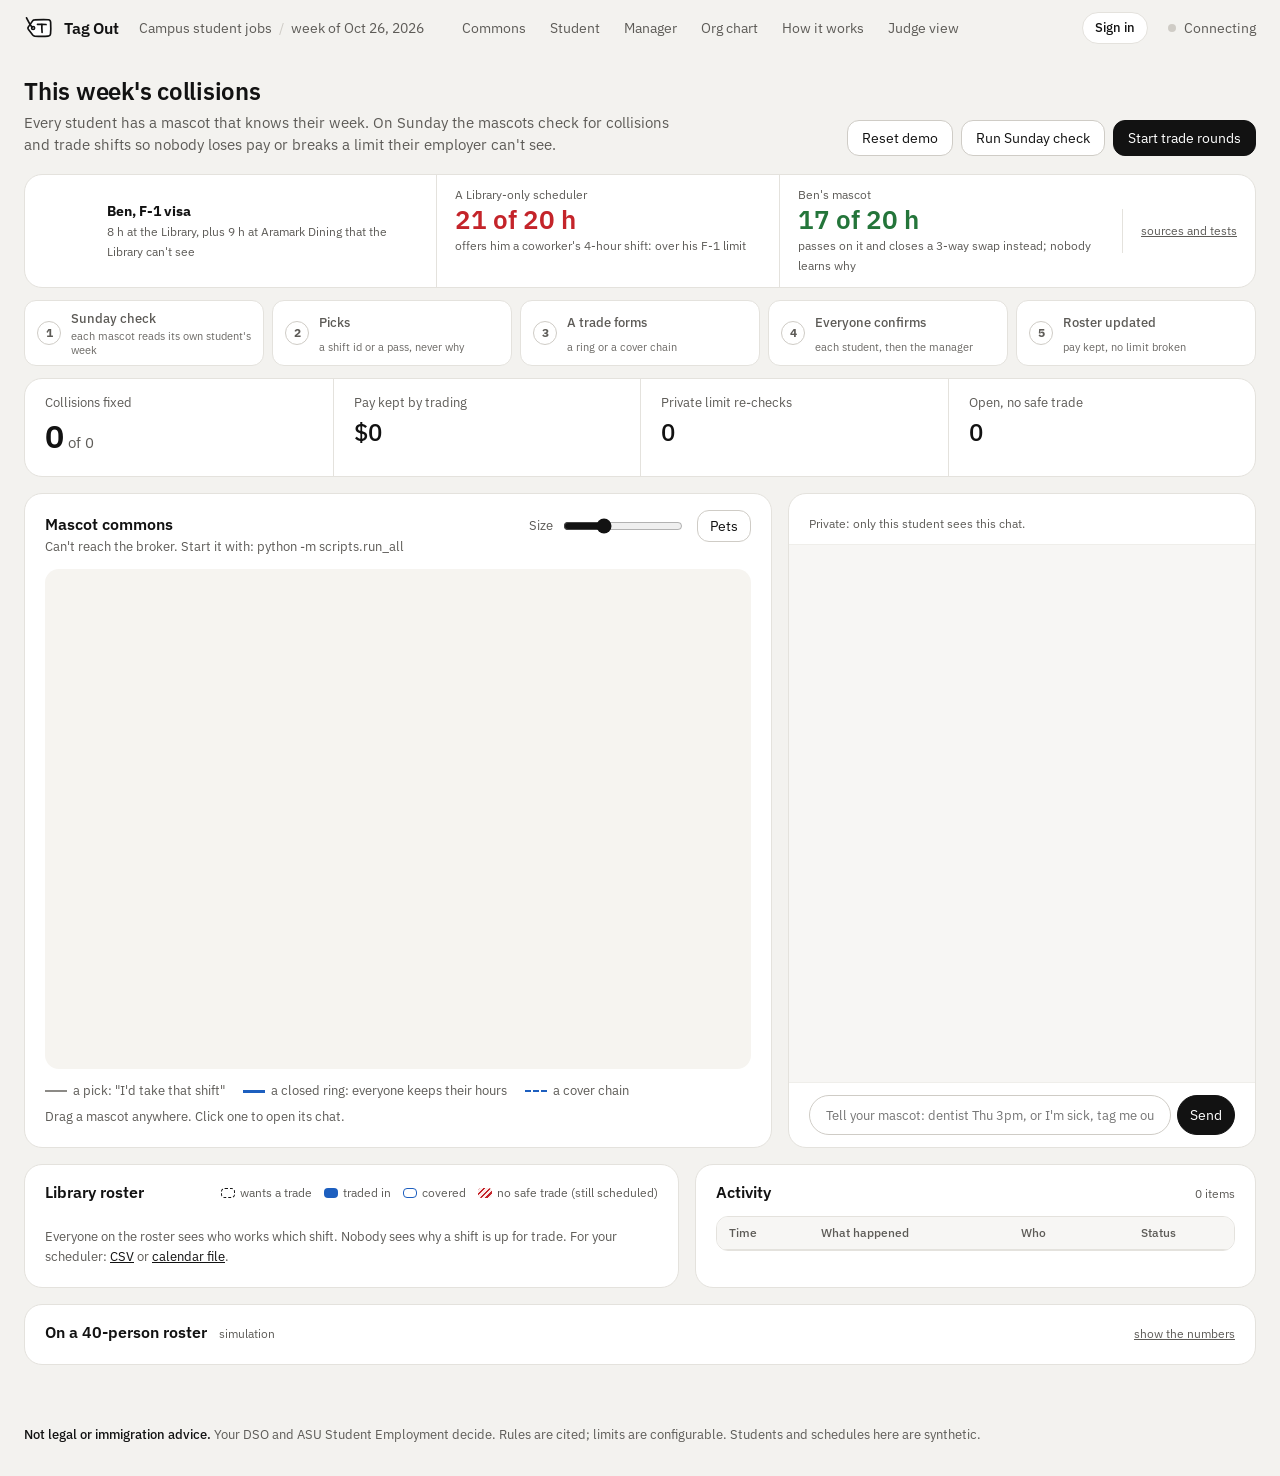
==== web/index.html @ efaf485c "Each employer keeps its own chain: Aramark's unit and general managers for Dining, a Sun Devil Fitne" ====
<!doctype html>
<html lang="en">
<head>
<meta charset="utf-8">
<meta name="viewport" content="width=device-width, initial-scale=1">
<title>Tag Out · Library roster</title>
<link rel="preconnect" href="https://fonts.googleapis.com">
<link rel="preconnect" href="https://fonts.gstatic.com" crossorigin>
<link href="https://fonts.googleapis.com/css2?family=IBM+Plex+Sans:wght@400;500;600;700&display=swap" rel="stylesheet">
<link rel="stylesheet" href="/web/css/app.css?v=22">
<link rel="stylesheet" href="/web/css/flow.css?v=16">
<link rel="icon" href="data:image/svg+xml,%3Csvg xmlns='http://www.w3.org/2000/svg' viewBox='0 0 32 32' fill='none' stroke='%23121212' stroke-width='2.1' stroke-linecap='round' stroke-linejoin='round'%3E%3Cpath fill='%23fff' d='M11.2 7.3C14.8 7.1 22.4 6.8 26.1 7.2C27.6 7.4 28.3 8.3 28.4 9.8C28.6 13.6 28.7 18.4 28.3 22.1C28.1 23.7 27.2 24.5 25.7 24.6C21.9 24.9 14.9 24.8 11.4 24.6C10.5 24.5 9.9 24.1 9.3 23.4L4.6 17.4C4 16.6 4 15.6 4.7 14.8L9.2 8.4C9.7 7.7 10.3 7.3 11.2 7.3Z'/%3E%3Ccircle cx='9.7' cy='16' r='1.6'/%3E%3Cpath d='M8.6 15.1C6.4 12.5 4.6 8.9 2.7 5.1'/%3E%3Cpath d='M14.4 12.2C17.3 11.9 20.6 11.9 23.5 12.3M19.1 12.1C18.9 14.9 19.1 17.9 19.3 20.7'/%3E%3C/svg%3E">
</head>
<body>
<div class="debug-banner" id="debugBanner" hidden><span>Judge view. Synthetic students: private numbers are shown for the demo only. In real use each student sees only their own.</span> <a class="exit" href="/">Exit judge view</a></div>

<header class="topbar">
  <a class="brand" href="/" aria-label="Tag Out home">
    <svg class="mark" viewBox="0 0 32 32" aria-hidden="true"><path class="tag" d="M11.2 7.3C14.8 7.1 22.4 6.8 26.1 7.2C27.6 7.4 28.3 8.3 28.4 9.8C28.6 13.6 28.7 18.4 28.3 22.1C28.1 23.7 27.2 24.5 25.7 24.6C21.9 24.9 14.9 24.8 11.4 24.6C10.5 24.5 9.9 24.1 9.3 23.4L4.6 17.4C4 16.6 4 15.6 4.7 14.8L9.2 8.4C9.7 7.7 10.3 7.3 11.2 7.3Z"/><circle cx="9.7" cy="16" r="1.6"/><path d="M8.6 15.1C6.4 12.5 4.6 8.9 2.7 5.1"/><path d="M14.4 12.2C17.3 11.9 20.6 11.9 23.5 12.3M19.1 12.1C18.9 14.9 19.1 17.9 19.3 20.7"/></svg>
    <span class="wordmark">Tag Out</span>
  </a>
  <span class="scope">Campus student jobs <span class="sep">/</span> week of Oct 26, 2026</span>
  <nav class="tabs" aria-label="Views">
    <a href="#commons" id="tabArena">Commons</a>
    <a href="#me" id="tabMe">Student</a>
    <a href="#manager" id="tabMgr">Manager</a>
    <a href="#org" id="tabOrg">Org chart</a>
    <a href="#agents" id="tabAgents">How it works</a>
    <a href="/judge" id="tabJudge">Judge view</a>
  </nav>
  <button class="who-pill" id="whoPill" type="button" aria-label="Sign in as someone else">Sign in</button>
  <div class="live" id="live"><span class="dot"></span><span id="liveText">Connecting</span></div>
</header>

<main class="canvas">
 <div class="view" id="viewCommons">
  <section class="titlerow">
    <div>
      <h1>This week's collisions</h1>
      <p class="finding" id="finding">Every student has a mascot that knows their week. On Sunday the mascots check for collisions and trade shifts so nobody loses pay or breaks a limit their employer can't see.</p>
    </div>
    <div class="actions">
      <button class="btn" id="btnReset" type="button" data-debug>Reset demo</button>
      <button class="btn" id="btnSunday" type="button">Run Sunday check</button>
      <button class="btn primary" id="btnRun" type="button">Start trade rounds</button>
    </div>
  </section>

  <section class="hero-case" aria-label="Why it matters: Ben's week">
    <div class="hc-who"><canvas id="heroBen" width="64" height="69" aria-hidden="true"></canvas>
      <div><b>Ben, F-1 visa</b><span>8 h at the Library, plus 9 h at Aramark Dining that the Library can't see</span></div></div>
    <div class="hc-col bad"><span class="hc-k">A Library-only scheduler</span><b>21 of 20 h</b><span>offers him a coworker's 4-hour shift: over his F-1 limit</span></div>
    <div class="hc-col good"><span class="hc-k">Ben's mascot</span><b>17 of 20 h</b><span>passes on it and closes a 3-way swap instead; nobody learns why</span></div>
    <a class="hc-src" href="#agents">sources and tests</a>
  </section>
  <ol class="rail" id="rail" aria-label="Where the week is">
    <li data-step="1"><b>1</b>Sunday check<span>each mascot reads its own student's week</span></li>
    <li data-step="2"><b>2</b>Picks<span>a shift id or a pass, never why</span></li>
    <li data-step="3"><b>3</b>A trade forms<span>a ring or a cover chain</span></li>
    <li data-step="4"><b>4</b>Everyone confirms<span>each student, then the manager</span></li>
    <li data-step="5"><b>5</b>Roster updated<span>pay kept, no limit broken</span></li>
  </ol>
  <section class="kpis" aria-label="This week">
    <div class="kpi lead"><span class="label">Collisions fixed</span><span class="value num" id="kFixed">0<small> of 0</small></span></div>
    <div class="kpi"><span class="label">Pay kept by trading</span><span class="value num" id="kPay">$0</span></div>
    <div class="kpi"><span class="label">Private limit re-checks</span><span class="value num" id="kChecks">0</span></div>
    <div class="kpi"><span class="label">Open, no safe trade</span><span class="value num" id="kOpen">0</span></div>
  </section>

  <div class="grid">
    <section class="panel commons" aria-labelledby="commonsTitle">
      <header class="panel-head">
        <div>
          <h2 id="commonsTitle">Mascot commons</h2>
          <p class="status" id="roundStatus" aria-live="polite">The mascots are hanging out until Sunday's check.</p>
        </div>
        <div class="tools">
          <label class="size"><span>Size</span><input type="range" id="petSize" min="48" max="200" step="2" value="96" aria-label="Mascot size"></label>
          <button class="btn small-btn" id="btnPets" type="button" data-debug>Pets</button>
        </div>
      </header>
      <div class="stage" id="stage"><canvas id="world" aria-label="Sixteen student mascots living in the commons" role="img"></canvas></div>
      <footer class="arena-key">
        <span><i class="k pick"></i>a pick: "I'd take that shift"</span>
        <span><i class="k ring"></i>a closed ring: everyone keeps their hours</span>
        <span><i class="k chain"></i>a cover chain</span>
        <span class="muted">Drag a mascot anywhere. Click one to open its chat.</span>
      </footer>
    </section>

    <section class="panel assistant" id="assistant" data-debug aria-labelledby="assistantTitle">
      <header class="assistant-head">
        <h2 id="assistantTitle" class="sr-only">Assistant chat</h2>
        <div class="who-tabs" id="whoTabs" role="tablist" aria-label="Whose assistant"></div>
        <p class="muted small" id="assistantSub">Private: only this student sees this chat.</p>
      </header>
      <div class="thread" id="thread" aria-live="polite"></div>
      <form class="compose" id="compose">
        <input type="text" id="composeInput" placeholder="Tell your mascot: dentist Thu 3pm, or I'm sick, tag me out of Monday" aria-label="Message to your mascot">
        <button class="btn primary" type="submit">Send</button>
      </form>
    </section>
  </div>

  <div class="grid lower">
    <section class="panel board" aria-labelledby="boardTitle">
      <header class="panel-head">
        <h2 id="boardTitle">Library roster</h2>
        <div class="legend">
          <span><i class="m req"></i>wants a trade</span>
          <span><i class="m moved"></i>traded in</span>
          <span><i class="m covered"></i>covered</span>
          <span><i class="m open"></i>no safe trade (still scheduled)</span>
        </div>
      </header>
      <div class="board-grid" id="board" role="table" aria-label="Shifts by person and day"></div>
      <p class="board-note">Everyone on the roster sees who works which shift. Nobody sees why a shift is up for trade.
        For your scheduler: <a href="/roster.csv">CSV</a> or <a href="/roster.ics">calendar file</a>.</p>
    </section>

    <section class="panel log" aria-labelledby="logTitle">
      <header class="panel-head"><h2 id="logTitle">Activity</h2><span class="muted small" id="logCount">0 items</span></header>
      <div class="log-wrap"><table class="log-table"><thead><tr><th>Time</th><th>What happened</th><th class="who">Who</th><th>Status</th></tr></thead>
        <tbody id="events"></tbody></table></div>
    </section>
  </div>

  <section class="panel sim" aria-labelledby="simTitle">
    <details class="sim-fold"><summary><h2 id="simTitle">On a 40-person roster</h2><span class="muted small" id="simMeta">simulation</span><span class="muted small sim-open">show the numbers</span></summary>
    <div id="sim"></div></details>
  </section>
 </div>

 <div class="view" id="viewStudent" hidden>
  <section class="me-head">
    <canvas id="meAvatar" width="96" height="104" aria-hidden="true"></canvas>
    <div>
      <h1 id="meTitle">Your week</h1>
      <p class="finding" id="meSub">Only you see this page. Your coworkers and your manager see that you're busy, and which shift you want to trade. Never why.</p>
    </div>
  </section>
  <div class="me-grid">
    <section class="panel me-week" aria-labelledby="meWeekTitle">
      <header class="panel-head"><h2 id="meWeekTitle">Your week</h2><span class="muted small">Oct 26 to Nov 1</span></header>
      <div id="meWeek"></div>
    </section>
    <section class="panel tg" aria-labelledby="meChatTitle">
      <header class="tg-head"><canvas id="meChatPet" width="36" height="39" aria-hidden="true"></canvas>
        <div><h2 id="meChatTitle">Your mascot</h2><p class="sub">Telegram or Cubbie · private</p></div></header>
      <div class="thread tg-thread" id="meThread" aria-live="polite"></div>
      <div class="chips" id="meChips" aria-label="Things you can text your mascot"></div>
      <form class="compose" id="meCompose">
        <input type="text" id="meInput" placeholder="Message your mascot" aria-label="Message to your mascot">
        <button class="btn primary" type="submit">Send</button>
      </form>
      <details class="why-tg-mini"><summary>Why Telegram?</summary><p class="muted small">It's your private line to your own mascot: push alerts when the site is closed, one tap to confirm or decline, and your reasons never leave the chat. No new app, and the bot only messages chats that sent it /start.</p></details>
    </section>
    <section class="panel me-private" aria-labelledby="mePrivTitle">
      <header class="panel-head"><h2 id="mePrivTitle">Private to you</h2></header>
      <div id="mePrivate"></div>
    </section>
  </div>
 </div>

 <div class="view" id="viewManager" hidden>
  <section class="me-head">
    <svg class="mgr-mark" viewBox="0 0 32 32" aria-hidden="true"><path class="tag" d="M11.2 7.3C14.8 7.1 22.4 6.8 26.1 7.2C27.6 7.4 28.3 8.3 28.4 9.8C28.6 13.6 28.7 18.4 28.3 22.1C28.1 23.7 27.2 24.5 25.7 24.6C21.9 24.9 14.9 24.8 11.4 24.6C10.5 24.5 9.9 24.1 9.3 23.4L4.6 17.4C4 16.6 4 15.6 4.7 14.8L9.2 8.4C9.7 7.7 10.3 7.3 11.2 7.3Z"/><circle cx="9.7" cy="16" r="1.6"/><path d="M8.6 15.1C6.4 12.5 4.6 8.9 2.7 5.1"/><path d="M14.4 12.2C17.3 11.9 20.6 11.9 23.5 12.3M19.1 12.1C18.9 14.9 19.1 17.9 19.3 20.7"/></svg>
    <div>
      <h1>Library front desk, manager</h1>
      <p class="finding">You see the roster, approvals, open shifts and reports. You never see why someone asked for a trade or their hours at other jobs. Each approval card says which limits every student's mascot checked, and when.</p>
    </div>
  </section>
  <div class="mgr-grid">
    <section class="panel tg" aria-labelledby="mgrInboxTitle">
      <header class="tg-head"><div class="tg-avatar">LM</div><div><h2 id="mgrInboxTitle">Approvals and updates</h2><p class="sub">What arrives on your phone</p></div></header>
      <div class="thread tg-thread" id="mgrThread" aria-live="polite"></div>
    </section>
    <section class="panel mgr-actions" aria-labelledby="mgrActTitle">
      <header class="panel-head"><h2 id="mgrActTitle">Do something</h2></header>
      <form class="act" id="mgrExtra">
        <h3>Post an extra shift</h3>
        <p class="muted small">Every mascot is offered it. Only students who want hours and fit every limit pick it; you won't see why anyone passed.</p>
        <div class="row"><select id="exDay" aria-label="Day"></select><select id="exStart" aria-label="Start"></select><select id="exEnd" aria-label="End"></select><button class="btn primary" type="submit">Post</button></div>
      </form>
      <div class="act">
        <h3>Find a team meeting time</h3>
        <p class="muted small">Each mascot answers busy or free for each hour, nothing else. You pick from the three best hours.</p>
        <button class="btn" id="mgrMeeting" type="button">Find the best hour next week</button>
      </div>
      <div class="act">
        <h3>Standing rule</h3>
        <label class="toggle"><input type="checkbox" id="mgrSwapRule"> Swaps that keep every shift covered and everyone's hours the same go through without me</label>
      </div>
      <div class="act">
        <h3>Your scheduler</h3>
        <p class="muted small">Download the approved roster: <a href="/roster.csv">CSV</a> or <a href="/roster.ics">calendar file</a>. Students enter their time in Workday as usual.</p>
      </div>
    </section>
    <section class="panel" aria-labelledby="mgrListTitle">
      <header class="panel-head"><h2 id="mgrListTitle">Open shifts, reports, meetings</h2></header>
      <div id="mgrLists"></div>
      <div class="forecast" id="mgrForecast"></div>
    </section>
  </div>
  <section class="panel board" aria-labelledby="mgrBoardTitle">
    <header class="panel-head"><h2 id="mgrBoardTitle">Library roster</h2></header>
    <div class="board-grid" id="mgrBoard" role="table" aria-label="Shifts by person and day"></div>
  </section>
 </div>

 <div class="view" id="viewOrg" hidden>
  <section class="titlerow">
    <div>
      <h1>When nobody can cover</h1>
      <p class="finding">16 student workers in three departments, 3 shift leads, 3 managers, 2 backup managers, Environmental Health and Safety, Student Employment and ISSC: 27 agents, each its own app with its own state and its own pet. Each employer keeps its own chain (ASU for the Library and the Rec center, Aramark for Dining). A case climbs one rung each time a timer runs out, never past the shift's start, and silence never approves anything. Only the shift and the rule that moved it climb; the reason stays with the student's mascot.</p>
    </div>
    <div class="actions">
      <button class="btn" id="orgSafety" type="button">Safety report</button>
      <button class="btn" id="orgQuestion" type="button">F-1 question</button>
      <button class="btn primary" id="orgPlay" type="button">Play the morning</button>
    </div>
  </section>
  <section class="panel org-panel" aria-label="Org chart"><div id="org"><p class="muted">Loading the org chart…</p></div></section>
 </div>

 <div class="view" id="viewAgents" hidden>
  <section class="titlerow">
    <div>
      <h1>How the agents talk</h1>
      <p class="finding">Every line below is a real message between agents: six Library mascots (each its own app and database), a broker and the Library's Steward; the campus hierarchy is on the Org chart. Live they run as separate processes; this replay was recorded with all of them in one. Click any message to read exactly what crossed. No message has a field for a reason, hours or a calendar; the only free text is what a student chooses to send, and every message is scanned for private labels.</p>
    </div>
    <div class="actions">
      <button class="btn" id="agSunday" type="button">Run Sunday check</button>
      <button class="btn" id="agRun" type="button">Start trade rounds</button>
      <button class="btn danger" id="agSnoop" type="button">Snoop: ask every mascot why</button>
    </div>
  </section>
  <section class="kpis" aria-label="What crossed">
    <div class="kpi lead"><span class="label">Messages between agents</span><span class="value num" id="lkMsgs">0</span></div>
    <div class="kpi"><span class="label">Fields outside the schemas</span><span class="value num" id="lkFields">0</span></div>
    <div class="kpi"><span class="label">Private labels in any message</span><span class="value num" id="lkLabels">0</span></div>
    <div class="kpi"><span class="label">Work-rule checks made by an LLM</span><span class="value num">0</span></div>
  </section>
  <p class="snoop-note" id="snoopNote" hidden></p>
  <div id="flow"></div>
  <section class="panel why-tg" aria-labelledby="whyTgTitle">
    <header class="panel-head"><h2 id="whyTgTitle">Why Telegram</h2><span class="muted small">the student's private line to their own mascot</span></header>
    <ul class="why-list">
      <li><b>It reaches you when the site is closed.</b> The Sunday "your shift collides" text and a same-day call-out arrive as push alerts.</li>
      <li><b>One tap is the human step.</b> Confirm, Decline, Take it, Approve: nothing moves until the student (and the manager) taps.</li>
      <li><b>Reasons stay private.</b> "I'm sick" or "interview" goes only to your own mascot. Other agents get a shift id and a yes or no.</li>
      <li><b>No new app.</b> It works on any phone today, and the bot only messages chats that registered themselves with /start. Cubbie users can use the included Cubbie Skill instead.</li>
    </ul>
  </section>
  <section class="panel claims" id="claims" aria-labelledby="claimsTitle">
    <header class="panel-head"><h2 id="claimsTitle">Sources and claims</h2><span class="muted small">every number on this site, and where it comes from</span></header>
    <table class="ledger" id="ledger"></table>
  </section>
 </div>

  <section class="phones-row" id="phonesRow" hidden aria-labelledby="phonesTitle">
    <header class="section-head">
      <h2 id="phonesTitle">Phones</h2>
      <p class="muted">The same chats as they arrive on each phone (Telegram). Each student only sees their own.</p>
    </header>
    <div class="phones" id="phones"></div>
  </section>

  <section class="panel judge" id="judgePanel" hidden aria-labelledby="judgeTitle">
    <header class="panel-head">
      <h2 id="judgeTitle">Private limits, as each mascot sees its own student</h2>
      <button class="btn danger" id="btnBreak" type="button">Break it: change Dev's week before commit</button>
    </header>
    <div class="judge-grid">
      <table class="limits" id="limits"><caption class="sr-only">Hours and limits per student</caption></table>
      <div class="forecast" id="forecast"></div>
    </div>
    <div class="baseline" id="baseline"></div>
  </section>
</main>

<dialog class="pets-dialog signin" id="signIn" aria-labelledby="signInTitle">
  <form method="dialog" class="pets-head">
    <h2 id="signInTitle">Sign in as</h2>
    <button class="btn small-btn" value="close" aria-label="Close">Close</button>
  </form>
  <p class="muted small">Demo with synthetic students: pick anyone to see Tag Out the way they would. A real student only ever sees their own page.</p>
  <div class="people" id="people"></div>
</dialog>

<dialog class="pets-dialog" id="petDialog" aria-labelledby="petDialogTitle">
  <form method="dialog" class="pets-head">
    <h2 id="petDialogTitle">Pick a mascot</h2>
    <button class="btn small-btn" value="close" aria-label="Close">Close</button>
  </form>
  <div class="pets-controls">
    <label>For <select id="petFor" aria-label="Which student"></select></label>
    <input type="search" id="petQuery" placeholder="Search pets, e.g. goku, cat, dragon" aria-label="Search pets">
    <button class="btn" id="petSearch" type="button">Search</button>
  </div>
  <p class="muted small" id="petNote">Each student picks their own; no two people on a roster share one.</p>
  <div class="pets-grid" id="petGrid"></div>
</dialog>

<footer class="site-foot">
  <p><strong>Not legal or immigration advice.</strong> Your DSO and ASU Student Employment decide. Rules are cited; limits are configurable. Students and schedules here are synthetic.</p>
</footer>

<script src="/web/js/world.js?v=16"></script>
<script src="/web/js/flow.js?v=22"></script>
<script src="/web/js/org.js?v=5"></script>
<script src="/web/js/sprites.js?v=15"></script>
<script src="/web/js/app.js?v=30"></script>
</body>
</html>
---- web/css/app.css ----
/* Tag Out commons. Style: achromatic ledger, no-sidebar shell, soft corners (cards 18, controls 12) by request.
   Face: a stone ground (campus library sandstone), IBM Plex Sans with tabular figures, one data hue (#1d5fbf)
   that appears only on trades. Colour on chrome: none. The pets carry the colour.
   Grid (1440): canvas 1440 - 2 x 24 = 1392; main row 8fr + 5fr with a 16px gap. */

:root {
  --ground: #f3f2ef;
  --surface: #ffffff;
  --raised: #f7f6f4;
  --active: #ebe9e5;
  --border: #e4e2dd;
  --rule: #efeeea;
  --control: #cfccc6;
  --text: #121212;
  --muted: #5d5b57;
  --faint: #6b6965;
  --primary: #121212;
  --hue: #1d5fbf;
  --hue-soft: #e8eef8;
  --positive: #24753a;
  --negative: #c4242a;
  --neg-soft: #fbeceb;
  --warning: #92400e;
  --pill-pos-bg: #dcfae5; --pill-pos-ink: #04250e;
  --pill-neg-bg: #ffedea; --pill-neg-ink: #831c1e;
  --radius-card: 18px; --radius-control: 12px; --radius-chip: 6px; --radius-stage: 14px;
  --gap: 16px; --pad: 20px; --edge: 24px;
  --font: "IBM Plex Sans", system-ui, -apple-system, "Segoe UI", sans-serif;
}

* { box-sizing: border-box; }
html { -webkit-text-size-adjust: 100%; }
body {
  margin: 0; background: var(--ground); color: var(--text);
  font: 400 14px/20px var(--font); font-variant-numeric: tabular-nums;
}
h1, h2, h3, p { margin: 0; }
button { font: inherit; color: inherit; }
.num { font-variant-numeric: tabular-nums; }
.muted { color: var(--muted); }
.small { font-size: 12px; }
.sr-only { position: absolute; width: 1px; height: 1px; overflow: hidden; clip: rect(0 0 0 0); white-space: nowrap; }
[hidden] { display: none !important; }
:focus-visible { outline: 2px solid var(--hue); outline-offset: 2px; }

/* debug banner: the one loud thing, and only in the judge view */
.debug-banner {
  background: var(--negative); color: #fff; font-weight: 500; padding: 8px var(--edge); font-size: 13px;
}

/* top bar */
.topbar {
  display: flex; align-items: center; gap: 20px; height: 56px; padding: 0 var(--edge);
  background: var(--ground);
}
.brand { display: flex; align-items: center; gap: 10px; color: var(--text); text-decoration: none; }
/* the mark: a hand-drawn luggage tag in one ink, slightly wobbly on purpose */
.mark { width: 30px; height: 30px; overflow: visible; }
.mark path, .mark circle, .mgr-mark path, .mgr-mark circle {
  fill: none; stroke: var(--text); stroke-width: 1.8; stroke-linecap: round; stroke-linejoin: round;
}
.mark path.tag, .mgr-mark path.tag { fill: var(--surface); }
.wordmark { font-weight: 600; font-size: 16px; letter-spacing: -0.01em; }
.scope { color: var(--muted); }
.scope .sep { color: var(--control); margin: 0 4px; }
.tabs { display: flex; gap: 4px; margin-left: 8px; }
.tabs a {
  color: var(--muted); text-decoration: none; padding: 6px 10px; border-radius: var(--radius-control);
}
.tabs a:hover { color: var(--text); background: var(--active); }
.tabs a[aria-current="page"] { color: var(--text); background: var(--active); font-weight: 500; }
.live { margin-left: auto; display: flex; align-items: center; gap: 8px; color: var(--muted); }
.live .dot { width: 8px; height: 8px; border-radius: 50%; background: var(--control); }
.live.on .dot { background: var(--positive); }
.live.off .dot { background: var(--negative); }

/* canvas */
.canvas { padding: 8px var(--edge) 40px; }
.titlerow { display: flex; align-items: flex-end; justify-content: space-between; gap: 24px; padding: 12px 0 18px; }
h1 { font-size: 24px; line-height: 30px; font-weight: 600; letter-spacing: -0.01em; }
.finding { margin-top: 6px; color: var(--muted); font-size: 15px; line-height: 22px; max-width: 74ch; }
.finding b { color: var(--text); font-weight: 500; }
.actions { display: flex; gap: 8px; flex-shrink: 0; }
.btn {
  height: 36px; padding: 0 14px; border-radius: var(--radius-control); border: 1px solid var(--control);
  background: var(--surface); cursor: pointer; white-space: nowrap; transition: background .12s, transform .06s;
}
.btn:hover { background: var(--raised); }
.btn:active { transform: translateY(1px); }
.btn:disabled { color: var(--faint); cursor: default; background: var(--surface); }
.btn.primary { background: var(--primary); border-color: var(--primary); color: #fff; }
.btn.primary:hover { background: #2b2b2b; }
.btn.primary:disabled { background: #8c8a86; border-color: #8c8a86; }
.btn.danger { border-color: var(--negative); color: var(--negative); }
.btn.danger:hover { background: var(--neg-soft); }

/* KPI strip: one container split by hairlines */
.kpis {
  display: grid; grid-template-columns: repeat(4, 1fr); background: var(--surface);
  border: 1px solid var(--border); border-radius: var(--radius-card); margin-bottom: var(--gap);
}
.kpi { display: flex; flex-direction: column; gap: 4px; padding: 14px var(--pad); }
.kpi + .kpi { border-left: 1px solid var(--border); }
.kpi .label { color: var(--muted); font-size: 13px; }
.kpi .value { font-size: 24px; line-height: 30px; font-weight: 500; }
.kpi .value small { font-size: 15px; color: var(--muted); font-weight: 400; }
.kpi.lead .value { font-size: 32px; line-height: 38px; font-weight: 600; }
.kpi .value.bad { color: var(--negative); }

/* panels */
.grid { display: grid; grid-template-columns: 8fr 5fr; gap: var(--gap); align-items: stretch; }
.grid.lower { grid-template-columns: 7fr 6fr; margin-top: var(--gap); align-items: stretch; }
.sim { margin-top: var(--gap); }
.sim #sim { display: grid; grid-template-columns: 1fr 1fr; gap: 24px; align-items: start; }
.panel {
  background: var(--surface); border: 1px solid var(--border); border-radius: var(--radius-card);
  padding: 16px var(--pad) var(--pad); min-width: 0;
}
.panel-head { display: flex; align-items: baseline; justify-content: space-between; gap: 16px; margin-bottom: 12px; }
h2 { font-size: 16px; line-height: 22px; font-weight: 600; }
.status { color: var(--muted); text-align: right; }
.status b { color: var(--text); font-weight: 500; }

/* arena */
.commons { display: flex; flex-direction: column; }
.stage { position: relative; flex: 1; min-height: 500px; border-radius: var(--radius-stage); overflow: hidden; background: #f6f4f0; }
.stage canvas { position: absolute; inset: 0; width: 100%; height: 100%; display: block; touch-action: none; }
.tools { display: flex; align-items: center; gap: 12px; flex-shrink: 0; }
.size { display: flex; align-items: center; gap: 8px; color: var(--muted); font-size: 13px; }
.size input { width: 120px; accent-color: var(--text); }
.small-btn { height: 32px; padding: 0 12px; }
.panel-head .status { text-align: left; margin-top: 2px; font-size: 13px; }

/* assistant chat: one student's private thread with their mascot */
.assistant { display: flex; flex-direction: column; padding: 0; overflow: hidden; }
.assistant-head { padding: 14px var(--pad) 10px; border-bottom: 1px solid var(--rule); }
.who-tabs { display: flex; gap: 2px; flex-wrap: wrap; margin-bottom: 6px; }
.who-tabs button {
  display: inline-flex; align-items: center; gap: 4px; height: 34px; padding: 0 9px 0 2px; border: 0;
  border-radius: 999px; background: transparent; cursor: pointer; color: var(--muted); font-size: 13px;
}
.who-tabs button canvas { width: 24px; height: 26px; }
.who-tabs button:hover { background: var(--raised); color: var(--text); }
.who-tabs button[aria-selected="true"] { background: var(--active); color: var(--text); font-weight: 500; }
.who-tabs button.mgr { padding-left: 10px; }
.assistant .thread { min-height: 0; }
.assistant .compose { padding: 12px var(--pad); }
.assistant .compose input { height: 40px; border-radius: 999px; padding: 0 16px; }
.assistant .compose .btn { height: 40px; border-radius: 999px; }

/* pet gallery */
.pets-dialog {
  width: min(880px, calc(100vw - 32px)); max-height: calc(100vh - 64px); border: 1px solid var(--border);
  border-radius: 20px; padding: 20px 24px 24px; background: var(--surface); color: var(--text);
  box-shadow: 0 18px 50px rgba(0, 0, 0, .14);
}
.pets-dialog::backdrop { background: rgba(18, 18, 18, .28); }
.pets-head { display: flex; align-items: center; justify-content: space-between; margin-bottom: 12px; }
.pets-controls { display: flex; gap: 8px; align-items: center; flex-wrap: wrap; margin-bottom: 8px; }
.pets-controls label { display: flex; align-items: center; gap: 8px; color: var(--muted); }
.pets-controls select, .pets-controls input {
  height: 36px; border: 1px solid var(--control); border-radius: var(--radius-control); padding: 0 12px;
  font: inherit; background: var(--surface);
}
.pets-controls input { flex: 1; min-width: 200px; }
.pets-grid { display: grid; grid-template-columns: repeat(auto-fill, minmax(150px, 1fr)); gap: 12px; margin-top: 12px; }
.pet-card {
  display: flex; flex-direction: column; gap: 6px; padding: 10px; border: 1px solid var(--border);
  border-radius: 16px; background: var(--surface); cursor: pointer; text-align: left; font: inherit;
  transition: background .12s, transform .08s;
}
.pet-card:hover { background: var(--raised); }
.pet-card:active { transform: translateY(1px); }
.pet-card img { width: 100%; aspect-ratio: 1; object-fit: contain; background: #f6f4f0; border-radius: 12px; }
.pet-card .n { font-weight: 500; font-size: 13px; line-height: 17px; }
.pet-card .c { color: var(--muted); font-size: 12px; }
.pet-card[aria-disabled="true"] { opacity: .5; cursor: not-allowed; }
.arena-key { display: flex; flex-wrap: wrap; gap: 6px 18px; margin-top: 12px; color: var(--muted); font-size: 13px; }
.arena-key span { display: inline-flex; align-items: center; gap: 6px; }
.k { display: inline-block; width: 22px; height: 0; border-top: 2px solid; }
.k.pick { border-color: #8c8a86; }
.k.ring { border-top-width: 3px; border-color: var(--hue); }
.k.chain { border-color: var(--hue); border-top-style: dashed; }

/* roster board: people down the left, days across */
.board { display: flex; flex-direction: column; }
.legend { display: flex; gap: 12px; flex-wrap: wrap; color: var(--muted); font-size: 12px; }
.legend span { display: inline-flex; align-items: center; gap: 5px; }
.m { display: inline-block; width: 14px; height: 10px; border-radius: 4px; background: var(--active); }
.m.req { background: var(--surface); border: 1.5px dashed var(--text); }
.m.moved { background: var(--hue); }
.m.covered { background: var(--surface); border: 1.5px solid var(--hue); }
.m.open { background: repeating-linear-gradient(135deg, var(--negative) 0 1.5px, var(--neg-soft) 1.5px 4px); }
.board-grid { display: grid; grid-template-columns: 92px repeat(7, 1fr); row-gap: 6px; column-gap: 4px; flex: 1; align-content: start; }
.board-grid .day { color: var(--muted); font-size: 12px; text-align: center; padding-bottom: 2px; }
.board-grid .who { display: flex; align-items: center; gap: 8px; height: 44px; font-weight: 500; }
.board-grid .who canvas { width: 32px; height: 35px; flex-shrink: 0; }
.board-grid .cell { display: flex; flex-direction: column; gap: 3px; justify-content: center; min-height: 44px; }
.chip {
  display: block; height: 20px; line-height: 20px; border-radius: var(--radius-chip); font-size: 11px; text-align: center;
  background: var(--active); color: var(--text); white-space: nowrap; overflow: hidden;
  transition: background .3s, color .3s;
}
.chip.req { background: var(--surface); outline: 1.5px dashed var(--text); outline-offset: -1.5px; }
.chip.moved { background: var(--hue); color: #fff; }
.chip.covered { background: var(--surface); outline: 1.5px solid var(--hue); outline-offset: -1.5px; color: var(--hue); }
.chip.open { background: repeating-linear-gradient(135deg, var(--negative) 0 1.5px, var(--neg-soft) 1.5px 4px); color: var(--pill-neg-ink); font-weight: 500; }
.board-note { margin-top: 12px; color: var(--muted); font-size: 13px; }

/* phones */
.phones-row { margin-top: calc(var(--gap) * 2); }
.section-head { display: flex; align-items: baseline; gap: 16px; margin-bottom: 12px; }
.phones { display: grid; grid-template-columns: repeat(4, 1fr); gap: var(--gap); }
.phone {
  background: var(--surface); border: 1px solid var(--border); border-radius: var(--radius-card);
  display: flex; flex-direction: column; height: 360px; min-width: 0;
}
.phone-head { display: flex; align-items: center; gap: 10px; padding: 10px 14px; border-bottom: 1px solid var(--rule); }
.phone-head canvas { width: 30px; height: 33px; }
.phone-head .who { font-weight: 500; }
.phone-head .sub { color: var(--muted); font-size: 12px; line-height: 16px; }
.phone-head select {
  margin-left: auto; height: 30px; border: 1px solid var(--control); border-radius: var(--radius-control);
  background: var(--surface); font: inherit; font-size: 13px; padding: 0 6px;
}
.thread { flex: 1; overflow-y: auto; padding: 12px 14px; display: flex; flex-direction: column; gap: 8px; background: var(--raised); }
.msg { white-space: pre-line; max-width: 88%; padding: 9px 12px; border-radius: 16px; font-size: 13px; line-height: 18px; background: var(--surface); border: 1px solid var(--rule); align-self: flex-start; }
.msg.me { align-self: flex-end; background: var(--text); color: #fff; border-color: var(--text); }
.msg.reply { color: var(--muted); }
.msg .btns { display: flex; gap: 6px; margin-top: 8px; }
.msg .btns button {
  flex: 1; height: 30px; border-radius: var(--radius-control); border: 1px solid var(--control);
  background: var(--surface); cursor: pointer; font-size: 13px;
}
.msg .btns button:hover { background: var(--active); }
.msg .btns button:disabled { color: var(--faint); cursor: default; background: var(--raised); }
.msg.flash { animation: flash 1.2s ease-out 1; }
@keyframes flash { from { box-shadow: 0 0 0 3px var(--hue-soft); } to { box-shadow: 0 0 0 0 transparent; } }
.compose { display: flex; gap: 6px; padding: 10px; border-top: 1px solid var(--rule); }
.compose input {
  flex: 1; min-width: 0; height: 32px; border: 1px solid var(--control); border-radius: var(--radius-control);
  padding: 0 10px; font: inherit; font-size: 13px;
}
.compose button { height: 32px; padding: 0 12px; border-radius: var(--radius-control); border: 1px solid var(--control); background: var(--surface); cursor: pointer; }
.empty { color: var(--muted); font-size: 13px; margin: auto 0; text-align: center; }

/* log */
.events { list-style: none; margin: 0; padding: 0; max-height: 300px; overflow-y: auto; }
.events li { display: grid; grid-template-columns: 64px 1fr; gap: 12px; padding: 7px 0; border-top: 1px solid var(--rule); font-size: 13px; line-height: 18px; }
.events li:first-child { border-top: 0; }
.events time { color: var(--muted); }
.events .ok { color: var(--positive); font-weight: 500; }
.events .bad { color: var(--negative); font-weight: 500; }
.events .tr { color: var(--hue); font-weight: 500; }

/* simulation */
.sim-figs { display: grid; grid-template-columns: 1fr 1fr; gap: 0; border: 1px solid var(--border); border-radius: 14px; margin-bottom: 14px; }
.sim-figs > div { padding: 12px 16px; display: flex; flex-direction: column; gap: 2px; }
.sim-figs > div + div { border-left: 1px solid var(--border); }
.sim-figs .label { color: var(--muted); font-size: 13px; }
.sim-figs .value { font-size: 22px; line-height: 28px; font-weight: 500; }
.sim-figs .value small { color: var(--muted); font-size: 13px; font-weight: 400; }
.bars { display: grid; grid-template-columns: 110px 1fr 56px; gap: 8px 10px; align-items: center; font-size: 13px; }
.bars .track { height: 14px; background: var(--rule); border-radius: 999px; position: relative; }
.bars .fill { position: absolute; inset: 0 auto 0 0; background: #8c8a86; border-radius: 999px; }
.bars .fill.hue { background: var(--hue); }
.bars .v { text-align: right; }
.sim-note { margin-top: 12px; color: var(--muted); font-size: 13px; line-height: 19px; }
.sim-note a { color: var(--text); }

/* judge */
.judge { margin-top: var(--gap); }
.judge-grid { display: grid; grid-template-columns: 7fr 5fr; gap: 24px; align-items: start; }
.limits { width: 100%; border-collapse: collapse; font-size: 13px; }
.limits th { text-align: left; color: var(--muted); font-weight: 400; font-size: 12px; padding: 0 8px 8px 0; }
.limits th.num, .limits td.num { text-align: right; }
.limits td { padding: 8px 8px 8px 0; border-top: 1px solid var(--rule); vertical-align: top; }
.limits td .sub { display: block; color: var(--muted); font-size: 12px; }
.limits .over { color: var(--negative); font-weight: 500; }
.forecast h3, .baseline h3 { font-size: 14px; font-weight: 600; margin-bottom: 8px; }
.baseline { margin-top: 24px; }
.baseline .limits { margin-top: 10px; }
.board-note a { color: var(--text); }
.forecast ul { margin: 0; padding: 0; list-style: none; }
.forecast li { display: flex; justify-content: space-between; padding: 6px 0; border-top: 1px solid var(--rule); font-size: 13px; }

/* footer */
.site-foot { padding: 20px var(--edge) 32px; color: var(--muted); font-size: 13px; line-height: 19px; display: grid; gap: 6px; }
.site-foot strong { color: var(--text); font-weight: 500; }
.site-foot a { color: var(--muted); }

/* tablet */
@media (max-width: 1100px) {
  .grid, .grid.lower, .judge-grid { grid-template-columns: 1fr; }
  .assistant { min-height: 520px; }
  .phones { grid-template-columns: repeat(2, 1fr); }
  .scope { display: none; }
}
/* phone */
@media (max-width: 640px) {
  :root { --edge: 16px; --pad: 16px; }
  .topbar { gap: 12px; height: 52px; }
  .tabs a { padding: 6px 8px; }
  .live #liveText { display: none; }
  .titlerow { flex-direction: column; align-items: stretch; }
  .actions { flex-wrap: wrap; }
  .actions .btn { flex: 1; min-height: 44px; }
  .kpis { grid-template-columns: 1fr 1fr; }
  .kpi:nth-child(3) { border-left: 0; }
  .kpi:nth-child(n+3) { border-top: 1px solid var(--border); }
  .stage { min-height: 440px; }
  .tools { width: 100%; justify-content: space-between; }
  .sim #sim { grid-template-columns: 1fr; }
  .panel-head { flex-direction: column; align-items: flex-start; gap: 4px; }
  .status { text-align: left; }
  .legend { gap: 8px; }
  .phones { grid-template-columns: 1fr; }
  .board-grid { grid-template-columns: 64px repeat(7, 1fr); column-gap: 2px; }
  .board-grid .who span { display: none; }
  .chip { font-size: 9.5px; }
  h1 { font-size: 22px; }
}
@media (prefers-reduced-motion: reduce) {
  * { animation: none !important; transition: none !important; }
}

.bars.wide { grid-template-columns: minmax(150px, 46%) 1fr 56px; }
.bars.wide > span:first-child { font-weight: 500; }

/* ---------- role pages: sign in, student, manager, how it works ---------- */
.view[hidden] { display: none !important; }
.who-pill {
  margin-left: auto; border: 1px solid var(--border); background: var(--surface); color: var(--text);
  border-radius: 999px; padding: 6px 12px; font: 500 13px/18px var(--font); cursor: pointer; white-space: nowrap;
}
.who-pill:hover { background: var(--active); }
.topbar .live { margin-left: 0; }
.people { display: grid; grid-template-columns: repeat(auto-fill, minmax(150px, 1fr)); gap: 10px; margin-top: 12px; }
.people button {
  display: grid; justify-items: center; gap: 6px; padding: 14px 10px; border: 1px solid var(--border);
  border-radius: var(--radius-control); background: var(--surface); cursor: pointer; font: 500 14px/18px var(--font);
}
.people button:hover { background: var(--raised); border-color: var(--control); }
.people button .sub { color: var(--muted); font-weight: 400; font-size: 12px; text-align: center; }
.people canvas { width: 56px; height: 61px; image-rendering: pixelated; }
.people .mgr-mark { width: 44px; height: 44px; margin: 8px 0 9px; }

.me-head { display: flex; align-items: center; gap: 18px; margin: 8px 0 18px; }
.me-head canvas { width: 72px; height: 78px; image-rendering: pixelated; flex: none; }
.me-head h1 { margin: 0 0 4px; }
.mgr-mark { width: 56px; height: 56px; flex: none; }

.me-grid { display: grid; grid-template-columns: minmax(260px, 1fr) minmax(320px, 1.25fr) minmax(240px, 0.9fr); gap: var(--gap); align-items: start; }
.mgr-grid { display: grid; grid-template-columns: minmax(320px, 1.2fr) minmax(280px, 1fr) minmax(260px, 1fr); gap: var(--gap); align-items: start; margin-bottom: var(--gap); }

.week-day { padding: 10px 0; border-top: 1px solid var(--rule); }
.week-day:first-child { border-top: 0; padding-top: 0; }
.week-day h3 { margin: 0 0 6px; font-size: 13px; font-weight: 600; }
.week-item { display: grid; grid-template-columns: 92px 1fr; gap: 10px; font-size: 13px; line-height: 18px; padding: 3px 0; }
.week-item time { color: var(--muted); white-space: nowrap; }
.week-item .what b { font-weight: 500; }
.week-item.shift .what b { color: var(--hue); }
.week-item.clash .what b { color: var(--negative); }
.week-item .src { color: var(--muted); font-size: 12px; }
.week-empty { color: var(--muted); font-size: 13px; }

.priv { display: grid; gap: 14px; }
.meter { display: grid; gap: 6px; }
.meter .top { display: flex; justify-content: space-between; gap: 8px; font-size: 13px; }
.meter .top b { font-weight: 600; white-space: nowrap; }
.meter .track { height: 8px; border-radius: 999px; background: var(--active); overflow: hidden; }
.meter .fill { display: block; height: 100%; border-radius: 999px; background: var(--hue); }
.meter .fill.tight { background: var(--negative); }
.meter .note { color: var(--muted); font-size: 12px; line-height: 16px; }
.seen-box { border: 1px solid var(--border); border-radius: var(--radius-control); padding: 12px; background: var(--raised); font-size: 13px; line-height: 19px; }
.seen-box h3 { margin: 0 0 6px; font-size: 13px; }
.seen-box ul { margin: 0; padding-left: 18px; }

/* Telegram, light theme, so the phone matches the page */
.tg { padding: 0; overflow: hidden; display: flex; flex-direction: column; }
.tg-head { display: flex; align-items: center; gap: 10px; padding: 12px 16px; border-bottom: 1px solid var(--border); background: var(--surface); }
.tg-head h2 { margin: 0; font-size: 15px; }
.tg-head .sub { margin: 0; color: var(--muted); font-size: 12px; }
.tg-head canvas { width: 36px; height: 39px; image-rendering: pixelated; }
.tg-avatar { width: 36px; height: 36px; border-radius: 50%; background: var(--text); color: #fff; display: grid; place-items: center; font: 600 12px/1 var(--font); }
.tg-thread { background: #e7ece4; padding: 14px; min-height: 360px; max-height: 520px; overflow-y: auto; display: flex; flex-direction: column; gap: 8px; }
.tg-thread .msg { background: #fff; border: 0; border-radius: 14px 14px 14px 4px; box-shadow: 0 1px 1px rgba(0, 0, 0, 0.06); }
.tg-thread .msg.me { background: #e3f6cf; color: var(--text); border-radius: 14px 14px 4px 14px; }
.tg-thread .msg.reply { color: var(--text); background: #fff; }
.tg-thread .msg .btns { flex-wrap: wrap; }
.tg-thread .msg .btns button { flex: 1 1 auto; border-radius: 10px; }
.tg-thread .empty { color: var(--muted); font-size: 13px; text-align: center; margin: auto 0; }
.tg .compose { padding: 10px 12px; border-top: 1px solid var(--border); background: var(--surface); margin: 0; }
.chips { display: flex; gap: 6px; flex-wrap: wrap; padding: 10px 12px 0; background: var(--surface); border-top: 1px solid var(--border); }
.chips button { border: 1px solid var(--border); background: var(--raised); border-radius: 999px; padding: 5px 10px; font: 400 12px/16px var(--font); cursor: pointer; }
.chips button:hover { background: var(--active); }

.mgr-actions .act { padding: 12px 0; border-top: 1px solid var(--rule); }
.mgr-actions .act:first-of-type { border-top: 0; padding-top: 0; }
.mgr-actions h3 { margin: 0 0 4px; font-size: 14px; }
.mgr-actions .row { display: flex; gap: 6px; margin-top: 8px; flex-wrap: wrap; }
.mgr-actions select { border: 1px solid var(--border); border-radius: var(--radius-control); padding: 7px 8px; font: 400 13px/18px var(--font); background: var(--surface); }
.toggle { display: flex; gap: 8px; align-items: flex-start; font-size: 13px; line-height: 18px; cursor: pointer; }
.toggle input { margin-top: 2px; }
.mgr-list { margin: 0 0 14px; padding: 0; list-style: none; }
.mgr-list h3 { font-size: 13px; margin: 0 0 6px; }
.mgr-list li { padding: 7px 0; border-top: 1px solid var(--rule); font-size: 13px; line-height: 18px; }
.mgr-list .sub { display: block; color: var(--muted); font-size: 12px; }

/* activity log: a plain table, like Workday's process history */
.log-wrap { max-height: 330px; overflow-y: auto; border: 1px solid var(--border); border-radius: var(--radius-control); }
.log-table { width: 100%; border-collapse: collapse; font-size: 13px; line-height: 18px; }
.log-table th { position: sticky; top: 0; background: var(--raised); text-align: left; font: 500 12px/16px var(--font); color: var(--muted); padding: 8px 12px; border-bottom: 1px solid var(--border); }
.log-table td { padding: 8px 12px; border-top: 1px solid var(--rule); vertical-align: top; }
.log-table tr:first-child td { border-top: 0; }
.log-table .t { width: 76px; color: var(--muted); white-space: nowrap; }
.log-table .who { width: 120px; color: var(--muted); }
.log-table .st { width: 96px; white-space: nowrap; }
.log-table .st.ok { color: var(--positive); font-weight: 500; }
.log-table .st.bad { color: var(--negative); font-weight: 500; }
.log-table .tr { color: var(--hue); font-weight: 500; }
.log-table .ok { color: var(--positive); font-weight: 500; }
.log-table .bad { color: var(--negative); font-weight: 500; }

/* how it works */
#flow { margin: var(--gap) 0; }
.snoop-note { border: 1px solid var(--negative); background: var(--neg-soft); color: var(--text); border-radius: var(--radius-control); padding: 10px 14px; font-size: 13px; line-height: 19px; margin: var(--gap) 0 0; }
.claims { overflow-x: auto; }
.ledger { width: 100%; border-collapse: collapse; font-size: 13px; line-height: 18px; }
.ledger th { text-align: left; color: var(--muted); font: 400 12px/16px var(--font); padding: 0 12px 8px 0; }
.ledger td { padding: 10px 12px 10px 0; border-top: 1px solid var(--rule); vertical-align: top; }
.ledger .fig { font-size: 15px; font-weight: 600; white-space: nowrap; }
.ledger .sub { display: block; color: var(--muted); font-size: 12px; }
.ledger .src { font-weight: 500; margin-right: 4px; }
.ledger code { font-size: 12px; background: var(--raised); padding: 1px 5px; border-radius: var(--radius-chip); }
.ledger blockquote { margin: 6px 0 0; padding-left: 10px; border-left: 2px solid var(--control); color: var(--muted); }

@media (max-width: 1100px) {
  .me-grid, .mgr-grid { grid-template-columns: 1fr; }
}
@media (max-width: 640px) {
  .log-table .who { display: none; }
  .who-pill { padding: 5px 9px; }
  .tabs { overflow-x: auto; }
}

/* hosted replay */
.static-banner { background: var(--hue-soft); color: var(--text); padding: 9px var(--edge); font-size: 13px; line-height: 19px; }
.static-banner a { color: var(--hue); }
.toast { position: fixed; left: 50%; bottom: 24px; transform: translateX(-50%); max-width: min(560px, calc(100% - 32px));
  background: var(--text); color: #fff; padding: 10px 16px; border-radius: var(--radius-control); font-size: 13px; line-height: 19px; z-index: 50; }
.toast[hidden] { display: none; }

/* judge view: a way back out */
.debug-banner { display: flex; align-items: center; justify-content: space-between; gap: 16px; }
.debug-banner .exit {
  flex: none; color: #fff; font-weight: 600; text-decoration: none; padding: 4px 12px;
  border: 1.5px solid #fff; border-radius: var(--radius-control);
}
.debug-banner .exit:hover { background: rgba(255, 255, 255, .15); }

/* why Telegram */
.why-tg { margin-top: var(--gap); }
.why-list { margin: 0; padding-left: 18px; display: grid; gap: 6px; }
.why-list b { font-weight: 600; }
.why-tg-mini { padding: 8px 2px 0; }
.why-tg-mini summary { cursor: pointer; color: var(--muted); font-size: 13px; }
.why-tg-mini p { margin-top: 4px; }

/* org chart: the campus hierarchy */
.org-panel { padding: 16px; }
.org-head { display: flex; justify-content: space-between; align-items: center; gap: 12px; margin-bottom: 10px; }
.org-clock { display: flex; align-items: baseline; gap: 10px; }
.org-clock b { font-size: 20px; font-weight: 600; }
.org-body { display: grid; grid-template-columns: minmax(0, 1fr) 340px; gap: var(--gap); }
.org-viewport { position: relative; overflow: hidden; border-radius: var(--radius-stage); background: var(--raised); border: 1px solid var(--rule); }
.org-stage { position: absolute; left: 0; top: 0; width: 1200px; height: 720px; transform-origin: 0 0; }
.org-wires { position: absolute; inset: 0; width: 1200px; height: 720px; pointer-events: none; }
.org-edge { fill: none; stroke: var(--control); stroke-width: 1.6; }
.org-edge.also { stroke-dasharray: 5 5; }
.org-packet { fill: var(--hue); }
.org-packet.up { fill: var(--warning); }
.org-node {
  position: absolute; display: flex; align-items: center; gap: 8px; padding: 6px 10px 6px 6px;
  background: var(--surface); border: 1px solid var(--border); border-radius: 14px; cursor: grab; user-select: none;
  touch-action: none; box-shadow: 0 1px 0 rgba(0, 0, 0, .03); transition: box-shadow .2s, border-color .2s;
}
.org-node.dragging { cursor: grabbing; box-shadow: 0 8px 24px rgba(0, 0, 0, .12); z-index: 5; }
.org-node.selected { border-color: var(--text); }
.org-node.holding { border-color: var(--warning); box-shadow: 0 0 0 3px rgba(146, 64, 14, .15); }
.org-node.ping { box-shadow: 0 0 0 4px var(--hue-soft); }
.org-node .org-pet { width: 40px; height: 43px; flex: none; }
.org-node.org-student .org-pet { width: 34px; height: 37px; }
.org-text { display: flex; flex-direction: column; min-width: 0; line-height: 16px; }
.org-text b { font-size: 13px; font-weight: 600; white-space: nowrap; overflow: hidden; text-overflow: ellipsis; }
.org-sub, .org-status { font-size: 11px; color: var(--muted); white-space: nowrap; overflow: hidden; text-overflow: ellipsis; }
.org-status:empty { display: none; }
.org-status[data-tone="ok"] { color: var(--positive); }
.org-status[data-tone="bad"] { color: var(--negative); }
.org-status[data-tone="wait"] { color: var(--warning); }
.org-timer {
  position: absolute; right: -8px; top: -13px; white-space: nowrap; font-size: 11px; z-index: 2;
  font-weight: 600; background: var(--warning); color: #fff; padding: 1px 8px; border-radius: 999px;
}
.org-timer.late { background: var(--negative); }
.org-side { display: flex; flex-direction: column; gap: var(--gap); min-width: 0; }
.org-side h3 { font-size: 14px; margin-bottom: 6px; }
.org-cases > div { display: grid; gap: 10px; max-height: 420px; overflow: auto; }
.org-case { border: 1px solid var(--border); border-radius: 12px; padding: 10px 12px; background: var(--surface); }
.org-case header { display: flex; justify-content: space-between; gap: 8px; align-items: baseline; margin-bottom: 6px; }
.org-case header b { font-size: 13px; }
.org-case ol { margin: 0; padding: 0; list-style: none; display: grid; gap: 4px; }
.org-case li { display: grid; grid-template-columns: 62px 1fr; gap: 6px; font-size: 12px; line-height: 16px; }
.org-case time { color: var(--muted); }
.pill { font-size: 11px; padding: 1px 8px; border-radius: 999px; white-space: nowrap; background: var(--active); }
.pill.ok { background: var(--pill-pos-bg); color: var(--pill-pos-ink); }
.pill.bad { background: var(--pill-neg-bg); color: var(--pill-neg-ink); }
.pill.wait { background: #fdf0e1; color: var(--warning); }
.org-inbox .thread { max-height: 260px; min-height: 0; overflow: auto; }
.org-inbox .thread:empty { display: none; }
@media (max-width: 1100px) { .org-body { grid-template-columns: 1fr; } }

/* where the week is: five steps above the numbers */
.rail { list-style: none; margin: 0 0 12px; padding: 0; display: grid; grid-template-columns: repeat(5, 1fr); gap: 8px; }
.rail li {
  display: grid; grid-template-columns: 26px 1fr; grid-template-rows: auto auto; column-gap: 8px; align-items: center;
  padding: 8px 12px; border: 1px solid var(--border); border-radius: var(--radius-control); background: var(--surface);
  color: var(--muted); font-weight: 500; font-size: 13px; transition: background .25s, color .25s, border-color .25s;
}
.rail li b {
  grid-row: span 2; width: 24px; height: 24px; border-radius: 50%; display: grid; place-items: center;
  border: 1.5px solid var(--control); font-size: 12px; color: var(--muted);
}
.rail li span { font-weight: 400; font-size: 11px; line-height: 14px; color: var(--faint); }
.rail li[data-state="now"] { border-color: var(--text); color: var(--text); }
.rail li[data-state="now"] b { background: var(--text); border-color: var(--text); color: #fff; }
.rail li[data-state="done"] { color: var(--text); }
.rail li[data-state="done"] b { background: var(--hue); border-color: var(--hue); color: #fff; }
.static-banner .honest { color: var(--muted); }
@media (max-width: 900px) { .rail { grid-template-columns: repeat(2, 1fr); } .rail li span { display: none; } }

/* Ben's case, above the fold: what a Library-only scheduler does vs what his mascot does */
.hero-case {
  display: grid; grid-template-columns: minmax(240px, 1.2fr) 1fr 1fr auto; gap: 0; align-items: stretch; margin-bottom: 12px;
  background: var(--surface); border: 1px solid var(--border); border-radius: var(--radius-card); overflow: hidden;
}
.hero-case > * { padding: 12px 18px; }
.hero-case > * + * { border-left: 1px solid var(--border); }
.hc-who { display: flex; align-items: center; gap: 12px; }
.hc-who canvas { width: 52px; height: 56px; flex: none; }
.hc-who b, .hc-col b { display: block; }
.hc-who span, .hc-col span { color: var(--muted); font-size: 12px; line-height: 16px; }
.hc-col .hc-k { display: block; font-size: 12px; color: var(--muted); }
.hc-col b { font-size: 26px; line-height: 32px; font-weight: 600; }
.hc-col.bad b { color: var(--negative); }
.hc-col.good b { color: var(--positive); }
.hc-src { align-self: center; font-size: 12px; color: var(--muted); }
.sim-fold > summary { display: flex; align-items: baseline; gap: 12px; cursor: pointer; list-style: none; }
.sim-fold > summary::-webkit-details-marker { display: none; }
.sim-fold > summary h2 { margin: 0; }
.sim-fold .sim-open { margin-left: auto; text-decoration: underline; }
.sim-fold[open] .sim-open { display: none; }
.sim-fold[open] > summary { margin-bottom: 12px; }
@media (max-width: 900px) { .hero-case { grid-template-columns: 1fr; } .hero-case > * + * { border-left: 0; border-top: 1px solid var(--border); } }

/* phone and tablet: the tabs get their own scrolling row under the brand */
@media (max-width: 960px) {
  .topbar { flex-wrap: wrap; height: auto; padding: 8px 16px; gap: 6px 12px; }
  .scope { display: none; }
  .tabs { order: 3; width: 100%; margin-left: 0; overflow-x: auto; flex-wrap: nowrap; scrollbar-width: none; }
  .tabs::-webkit-scrollbar { display: none; }
  .tabs a { flex: none; }
  .who-pill { margin-left: auto; }
  .static-banner, .debug-banner { font-size: 12px; }
}
---- web/css/flow.css ----
/* Tag Out flow styles. Original code; free to use, modify, and share. */
.tof { font: 400 13px/1.45 var(--font); color: var(--text); min-width: 0; container-type: inline-size; }
.tof *, .tof *::before, .tof *::after { box-sizing: border-box; }
.tof-graph-head { display: flex; align-items: center; justify-content: space-between; gap: 12px; padding: 16px 18px; }
.tof-graph-head h2 { font-size: 16px; font-weight: 600; }
.tof-head-side { display: flex; align-items: center; flex-wrap: wrap; gap: 10px 18px; }
.tof-tools { display: flex; gap: 6px; }
.tof-tool { min-width: 32px; height: 32px; padding: 0 10px; border: 1px solid var(--control); border-radius: var(--radius-chip); background: var(--surface); color: var(--text); font: 500 12px/1 var(--font); cursor: pointer; }
.tof-tool:hover { background: var(--raised); }
.tof-legend { display: flex; flex-wrap: wrap; gap: 8px 18px; color: var(--muted); font-size: 12px; }
.tof-legend > span { display: inline-flex; align-items: center; gap: 6px; }
.tof-key { width: 16px; border-top: 2px solid var(--hue); }
.tof-key.tof-resp { border-color: var(--muted); }
.tof-key.tof-private { border-color: var(--positive); border-top-style: dashed; }
.tof-viewport { position: relative; overflow: hidden; background: var(--raised); border: 1px solid var(--border); border-radius: var(--radius-card); touch-action: none; user-select: none; -webkit-user-select: none; cursor: grab; }
.tof-viewport.tof-panning { cursor: grabbing; }
.tof-stage { position: relative; transform-origin: top left; }
.tof-wires, .tof-packets { position: absolute; inset: 0; overflow: visible; pointer-events: none; }
.tof-wires { z-index: 0; }
.tof-packets { z-index: 3; }
.tof-column { position: absolute; top: 16px; color: var(--muted); font-size: 11px; font-weight: 500; white-space: nowrap; overflow: hidden; text-overflow: ellipsis; }
.tof-edge { stroke: var(--border); stroke-width: 1.5; fill: none; }
.tof-edge-private { stroke-dasharray: 4 4; }
.tof-edge-flash { stroke: var(--tof-signal, var(--hue)); stroke-width: 3; }
.tof-edge-label rect { fill: var(--raised); }
.tof-edge-label text { fill: var(--muted); font: 11px var(--font); }
.tof-lock { fill: none; stroke: var(--muted); stroke-width: 1; stroke-linecap: round; stroke-linejoin: round; }
.tof-node { position: absolute; z-index: 1; padding: 7px 6px; background: var(--surface); border: 1px solid var(--border); border-radius: var(--radius-control); cursor: grab; }
.tof-node.tof-dragging { z-index: 2; cursor: grabbing; box-shadow: 0 6px 18px rgba(18, 18, 18, .12); }
.tof-has-pet { padding-left: 44px; }
.tof-pet { position: absolute; left: 6px; top: 50%; width: 32px; height: 35px; margin-top: -17.5px; image-rendering: pixelated; pointer-events: none; }
.tof-node-title { margin: 0; font-size: 12px; line-height: 16px; font-weight: 600; white-space: nowrap; overflow: hidden; text-overflow: ellipsis; }
.tof-node-sub { margin: 0; font-size: 11px; line-height: 15px; color: var(--muted); white-space: nowrap; overflow: hidden; text-overflow: ellipsis; }
.tof-node-footer { display: flex; align-items: center; gap: 4px; margin-top: 3px; min-width: 0; font-size: 11px; line-height: 14px; }
.tof-node-status { min-width: 0; overflow: hidden; text-overflow: ellipsis; white-space: nowrap; color: var(--muted); }
.tof-node-status[data-tone="ok"] { color: var(--positive); }
.tof-node-status[data-tone="bad"] { color: var(--negative); }
.tof-node-status[data-tone="wait"] { color: var(--hue); }
.tof-rule { flex-shrink: 0; margin-left: auto; padding: 0 3px; border: 1px solid var(--border); border-radius: var(--radius-chip); background: var(--raised); color: var(--muted); }
.tof-rule-check { background: var(--hue-soft); border-color: var(--hue); color: var(--hue); }
.tof-port { position: absolute; top: 50%; width: 7px; height: 7px; margin-top: -3.5px; border: 1px solid var(--muted); background: var(--surface); border-radius: 50%; }
.tof-port-in { left: -4px; }
.tof-port-out { right: -4px; }
.tof-receiving { border-color: var(--tof-signal, var(--hue)); background: var(--hue-soft); }
.tof-packet { cursor: pointer; pointer-events: auto; outline: none; }
.tof-packet rect { fill: var(--tof-signal); }
.tof-packet text { fill: var(--tof-signal); font: 11px var(--font); paint-order: stroke; stroke: var(--raised); stroke-width: 4px; stroke-linejoin: round; }
.tof-packet:focus-visible rect { stroke: var(--text); stroke-width: 2px; }
.tof-inspector { display: grid; grid-template-columns: minmax(0, 55fr) minmax(0, 45fr); gap: 16px; margin-top: 16px; }
.tof-log, .tof-details { min-width: 0; border: 1px solid var(--border); border-radius: var(--radius-card); background: var(--surface); overflow: hidden; }
.tof-pane-head { display: flex; align-items: baseline; justify-content: space-between; padding: 14px 16px; border-bottom: 1px solid var(--border); }
.tof h3 { font-weight: 600; }
.tof-pane-head h3, .tof-details > h3 { font-size: 14px; line-height: 20px; margin: 0; }
.tof-count { color: var(--muted); font-size: 12px; }
.tof-list { height: 340px; overflow-y: auto; padding: 6px; scrollbar-gutter: stable; }
.tof-empty { padding: 24px 16px; color: var(--muted); }
.tof-row { width: 100%; display: grid; grid-template-columns: 66px minmax(0, 1fr) auto; gap: 2px 10px; padding: 10px; border: 1px solid transparent; border-bottom-color: var(--border); border-radius: var(--radius-control); text-align: left; font: inherit; background: var(--surface); cursor: pointer; }
.tof-row:hover { background: var(--raised); }
.tof-row[aria-pressed="true"] { border-color: var(--hue); background: var(--hue-soft); }
.tof-time { color: var(--muted); font-size: 11px; }
.tof-route { font-size: 12px; }
.tof-schema { font-size: 11px; color: var(--hue); }
.tof-row[data-direction="resp"] .tof-schema { color: var(--muted); }
.tof-row[data-direction="private"] .tof-schema { color: var(--positive); }
.tof-summary { grid-column: 2 / -1; white-space: nowrap; overflow: hidden; text-overflow: ellipsis; color: var(--muted); font-size: 12px; }
.tof-details { padding: 14px 16px; }
.tof-meaning { color: var(--muted); margin: 8px 0 12px; max-width: 72ch; }
.tof-meta { font-size: 11px; color: var(--muted); overflow-wrap: anywhere; margin-bottom: 10px; }
.tof-json { font: 12px/1.65 ui-monospace, "IBM Plex Mono", Consolas, monospace; padding: 12px; margin: 0; border: 1px solid var(--border); border-radius: var(--radius-control); background: var(--raised); max-height: 260px; overflow: auto; tab-size: 2; }
.tof-json:empty { display: none; }
.tof-owner-note { color: var(--positive); font-size: 12px; margin-bottom: 10px; }
.tof-owner-text { padding: 14px; background: var(--raised); border: 1px solid var(--border); border-radius: var(--radius-control); white-space: pre-wrap; overflow-wrap: anywhere; max-height: 260px; overflow-y: auto; }
.tof :focus-visible { outline: 2px solid var(--hue); outline-offset: -2px; }
.tof-node:focus-visible { z-index: 2; outline-offset: 2px; }
.tof-compact .tof-node { padding-top: 3px; padding-bottom: 3px; }
.tof-compact .tof-node-title { line-height: 15px; }
.tof-compact .tof-node-sub { line-height: 13px; }
.tof-compact .tof-node-footer { margin-top: 2px; line-height: 13px; }
.tof-compact .tof-rule { line-height: 11px; }
.tof-sr { position: absolute; width: 1px; height: 1px; overflow: hidden; clip: rect(0 0 0 0); white-space: nowrap; }
.tof-demo { max-width: 1440px; margin: 0 auto; padding: 28px 24px 40px; }
.tof-demo-header { display: flex; align-items: flex-end; justify-content: space-between; gap: 24px; margin-bottom: 16px; }
.tof-demo-header p { margin-top: 8px; color: var(--muted); max-width: 70ch; }
.tof-demo-controls { display: flex; align-items: center; flex-wrap: wrap; gap: 10px; }
.tof-demo-controls label { display: inline-flex; align-items: center; gap: 8px; color: var(--muted); }
.tof-demo-controls select { padding: 8px 12px; border: 1px solid var(--border); border-radius: var(--radius-control); background: var(--surface); color: var(--text); font: inherit; }
.tof-demo-phase { padding: 12px 16px; background: var(--surface); border: 1px solid var(--border); border-radius: var(--radius-control); color: var(--muted); }
.tof-demo-phase strong { color: var(--text); font-weight: 500; }
.tof-demo-note { color: var(--muted); font-size: 12px; margin-top: 16px; }
@container (max-width: 760px) {
  .tof-inspector { grid-template-columns: minmax(0, 1fr); }
  .tof-graph-head { align-items: flex-start; flex-direction: column; }
  .tof-list { height: 280px; }
}
@media (max-width: 760px) {
  .tof-inspector { grid-template-columns: minmax(0, 1fr); }
  .tof-graph-head, .tof-demo-header { align-items: flex-start; flex-direction: column; }
  .tof-demo { padding: 20px 12px; }
  .tof-list { height: 280px; }
}
@media (max-width: 420px) {
  .tof-row { grid-template-columns: 60px minmax(0, 1fr); }
  .tof-schema { grid-column: 2; }
}
@media (prefers-reduced-motion: reduce) {
  .tof *, .tof *::before, .tof *::after { animation: none !important; transition: none !important; }
}

.tof-edge-side { stroke-dasharray: 2 5; opacity: .45; }
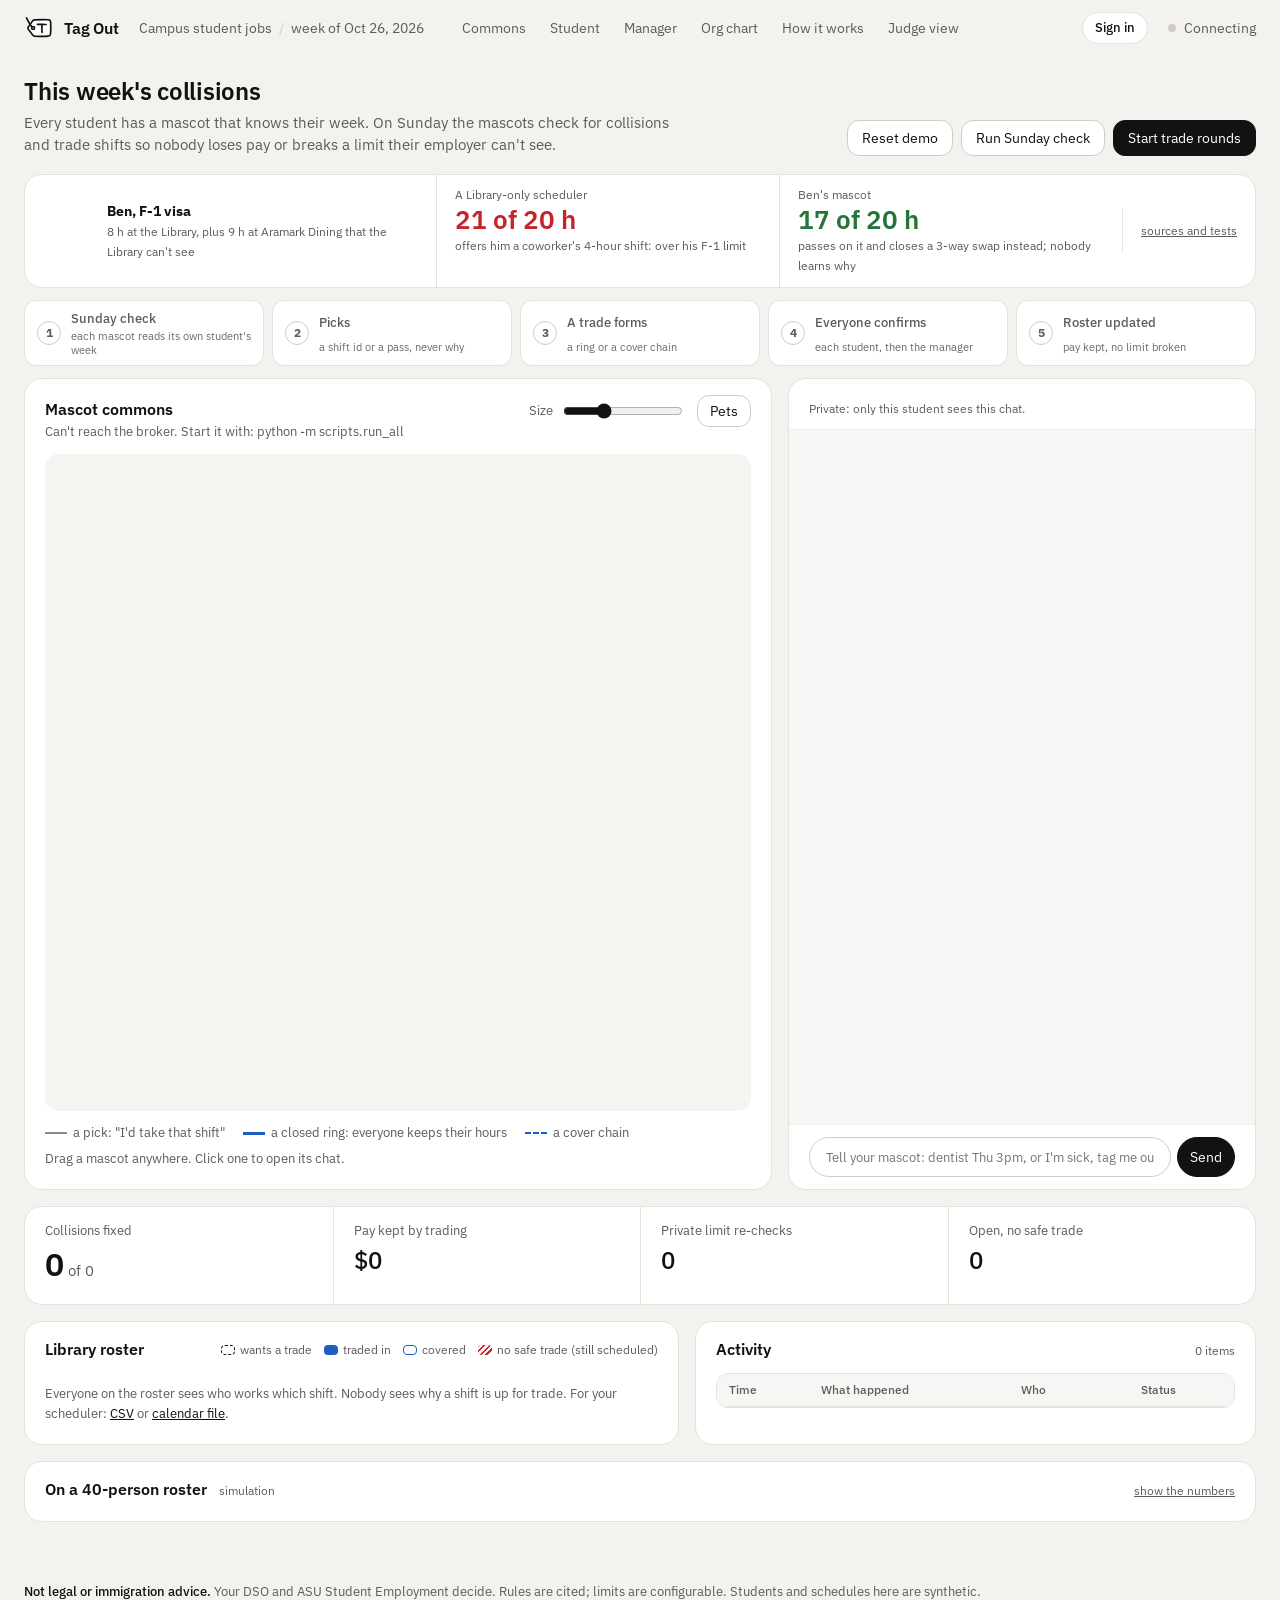
==== commit c2f8fefa: "Fit the commons, org chart and agent graph on one screen The commons stage stretched to the chat's h" ====
--- a/web/index.html
+++ b/web/index.html
@@ -7,7 +7,7 @@
 <link rel="preconnect" href="https://fonts.googleapis.com">
 <link rel="preconnect" href="https://fonts.gstatic.com" crossorigin>
 <link href="https://fonts.googleapis.com/css2?family=IBM+Plex+Sans:wght@400;500;600;700&display=swap" rel="stylesheet">
-<link rel="stylesheet" href="/web/css/app.css?v=22">
+<link rel="stylesheet" href="/web/css/app.css?v=23">
 <link rel="stylesheet" href="/web/css/flow.css?v=16">
 <link rel="icon" href="data:image/svg+xml,%3Csvg xmlns='http://www.w3.org/2000/svg' viewBox='0 0 32 32' fill='none' stroke='%23121212' stroke-width='2.1' stroke-linecap='round' stroke-linejoin='round'%3E%3Cpath fill='%23fff' d='M11.2 7.3C14.8 7.1 22.4 6.8 26.1 7.2C27.6 7.4 28.3 8.3 28.4 9.8C28.6 13.6 28.7 18.4 28.3 22.1C28.1 23.7 27.2 24.5 25.7 24.6C21.9 24.9 14.9 24.8 11.4 24.6C10.5 24.5 9.9 24.1 9.3 23.4L4.6 17.4C4 16.6 4 15.6 4.7 14.8L9.2 8.4C9.7 7.7 10.3 7.3 11.2 7.3Z'/%3E%3Ccircle cx='9.7' cy='16' r='1.6'/%3E%3Cpath d='M8.6 15.1C6.4 12.5 4.6 8.9 2.7 5.1'/%3E%3Cpath d='M14.4 12.2C17.3 11.9 20.6 11.9 23.5 12.3M19.1 12.1C18.9 14.9 19.1 17.9 19.3 20.7'/%3E%3C/svg%3E">
 </head>
@@ -60,12 +60,6 @@
     <li data-step="4"><b>4</b>Everyone confirms<span>each student, then the manager</span></li>
     <li data-step="5"><b>5</b>Roster updated<span>pay kept, no limit broken</span></li>
   </ol>
-  <section class="kpis" aria-label="This week">
-    <div class="kpi lead"><span class="label">Collisions fixed</span><span class="value num" id="kFixed">0<small> of 0</small></span></div>
-    <div class="kpi"><span class="label">Pay kept by trading</span><span class="value num" id="kPay">$0</span></div>
-    <div class="kpi"><span class="label">Private limit re-checks</span><span class="value num" id="kChecks">0</span></div>
-    <div class="kpi"><span class="label">Open, no safe trade</span><span class="value num" id="kOpen">0</span></div>
-  </section>
 
   <div class="grid">
     <section class="panel commons" aria-labelledby="commonsTitle">
@@ -102,6 +96,12 @@
     </section>
   </div>
 
+  <section class="kpis" aria-label="This week">
+    <div class="kpi lead"><span class="label">Collisions fixed</span><span class="value num" id="kFixed">0<small> of 0</small></span></div>
+    <div class="kpi"><span class="label">Pay kept by trading</span><span class="value num" id="kPay">$0</span></div>
+    <div class="kpi"><span class="label">Private limit re-checks</span><span class="value num" id="kChecks">0</span></div>
+    <div class="kpi"><span class="label">Open, no safe trade</span><span class="value num" id="kOpen">0</span></div>
+  </section>
   <div class="grid lower">
     <section class="panel board" aria-labelledby="boardTitle">
       <header class="panel-head">
@@ -212,7 +212,7 @@
   <section class="titlerow">
     <div>
       <h1>When nobody can cover</h1>
-      <p class="finding">16 student workers in three departments, 3 shift leads, 3 managers, 2 backup managers, Environmental Health and Safety, Student Employment and ISSC: 27 agents, each its own app with its own state and its own pet. Each employer keeps its own chain (ASU for the Library and the Rec center, Aramark for Dining). A case climbs one rung each time a timer runs out, never past the shift's start, and silence never approves anything. Only the shift and the rule that moved it climb; the reason stays with the student's mascot.</p>
+      <p class="finding">16 student workers in three departments, 3 shift leads, 3 managers, 2 backup managers, Environmental Health and Safety, Student Employment and ISSC: 27 agents, each its own app with its own state and its own pet. Each employer keeps its own chain (ASU for the Library and the Rec center, Aramark for Dining). A case climbs one rung each time a timer runs out, never past the shift's start, and silence never approves anything. Only the shift and the rule that moved it climb; the reason stays with the student's mascot. In this demo the students tap their own answers automatically and the Dining manager is set not to answer, so the ladder has something to climb.</p>
     </div>
     <div class="actions">
       <button class="btn" id="orgSafety" type="button">Safety report</button>
@@ -307,9 +307,9 @@
 </footer>
 
 <script src="/web/js/world.js?v=16"></script>
-<script src="/web/js/flow.js?v=22"></script>
-<script src="/web/js/org.js?v=5"></script>
+<script src="/web/js/flow.js?v=23"></script>
+<script src="/web/js/org.js?v=8"></script>
 <script src="/web/js/sprites.js?v=15"></script>
-<script src="/web/js/app.js?v=30"></script>
+<script src="/web/js/app.js?v=40"></script>
 </body>
 </html>
--- a/web/css/app.css
+++ b/web/css/app.css
@@ -123,7 +123,7 @@
 
 /* arena */
 .commons { display: flex; flex-direction: column; }
-.stage { position: relative; flex: 1; min-height: 500px; border-radius: var(--radius-stage); overflow: hidden; background: #f6f4f0; }
+.stage { position: relative; flex: 1; min-height: 440px; border-radius: var(--radius-stage); overflow: hidden; background: #f6f4f0; }
 .stage canvas { position: absolute; inset: 0; width: 100%; height: 100%; display: block; touch-action: none; }
 .tools { display: flex; align-items: center; gap: 12px; flex-shrink: 0; }
 .size { display: flex; align-items: center; gap: 8px; color: var(--muted); font-size: 13px; }
@@ -573,3 +573,16 @@
   .who-pill { margin-left: auto; }
   .static-banner, .debug-banner { font-size: 12px; }
 }
+
+/* the week's numbers now sit under the mascots */
+#viewCommons > .kpis { margin-top: var(--gap); }
+/* the org chart: centered in its column when it's scaled to fit the window */
+.org-stage { left: 50%; margin-left: -600px; transform-origin: 50% 0; }
+/* one screen tall: the commons and the chat, so every mascot and the whole chat stay in view during a round.
+   --screen is the window's height in the page's own pixels (app.js sets it; the demo video zooms the page). */
+@media (min-width: 1101px) {
+  #viewCommons > .grid:not(.lower) { height: clamp(520px, calc(var(--screen, 100vh) - 88px), 900px); grid-template-rows: minmax(0, 1fr); }
+  #viewCommons > .grid:not(.lower) > .panel { min-height: 0; }
+  #viewCommons .stage { min-height: 0; }
+}
+#viewCommons > .grid, .org-panel, .tof-viewport { scroll-margin: 16px; }
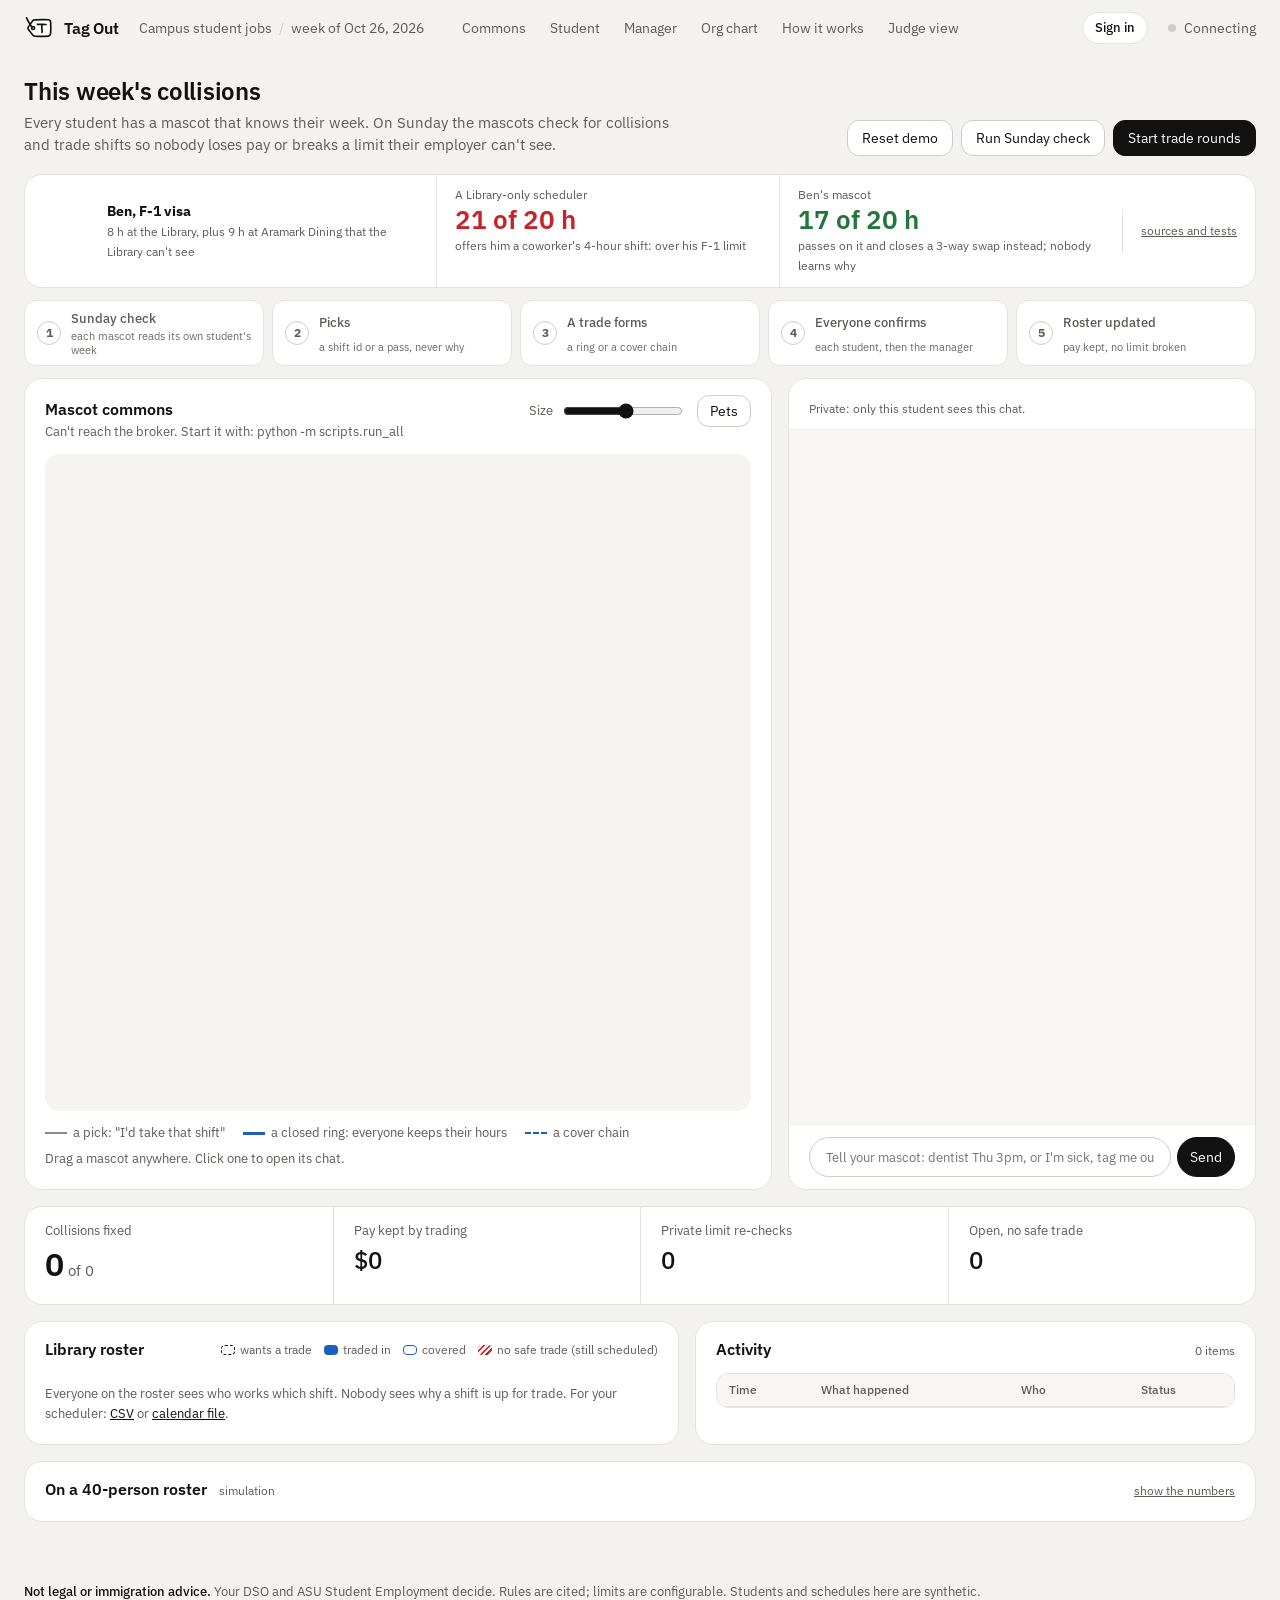
==== commit a4735e58: "Every page's main box fits the first screen; a sensible pet size cap - The org chart scales to the r" ====
--- a/web/index.html
+++ b/web/index.html
@@ -7,7 +7,7 @@
 <link rel="preconnect" href="https://fonts.googleapis.com">
 <link rel="preconnect" href="https://fonts.gstatic.com" crossorigin>
 <link href="https://fonts.googleapis.com/css2?family=IBM+Plex+Sans:wght@400;500;600;700&display=swap" rel="stylesheet">
-<link rel="stylesheet" href="/web/css/app.css?v=23">
+<link rel="stylesheet" href="/web/css/app.css?v=27">
 <link rel="stylesheet" href="/web/css/flow.css?v=16">
 <link rel="icon" href="data:image/svg+xml,%3Csvg xmlns='http://www.w3.org/2000/svg' viewBox='0 0 32 32' fill='none' stroke='%23121212' stroke-width='2.1' stroke-linecap='round' stroke-linejoin='round'%3E%3Cpath fill='%23fff' d='M11.2 7.3C14.8 7.1 22.4 6.8 26.1 7.2C27.6 7.4 28.3 8.3 28.4 9.8C28.6 13.6 28.7 18.4 28.3 22.1C28.1 23.7 27.2 24.5 25.7 24.6C21.9 24.9 14.9 24.8 11.4 24.6C10.5 24.5 9.9 24.1 9.3 23.4L4.6 17.4C4 16.6 4 15.6 4.7 14.8L9.2 8.4C9.7 7.7 10.3 7.3 11.2 7.3Z'/%3E%3Ccircle cx='9.7' cy='16' r='1.6'/%3E%3Cpath d='M8.6 15.1C6.4 12.5 4.6 8.9 2.7 5.1'/%3E%3Cpath d='M14.4 12.2C17.3 11.9 20.6 11.9 23.5 12.3M19.1 12.1C18.9 14.9 19.1 17.9 19.3 20.7'/%3E%3C/svg%3E">
 </head>
@@ -69,7 +69,7 @@
           <p class="status" id="roundStatus" aria-live="polite">The mascots are hanging out until Sunday's check.</p>
         </div>
         <div class="tools">
-          <label class="size"><span>Size</span><input type="range" id="petSize" min="48" max="200" step="2" value="96" aria-label="Mascot size"></label>
+          <label class="size"><span>Size</span><input type="range" id="petSize" min="48" max="140" step="2" value="96" aria-label="Mascot size"></label>
           <button class="btn small-btn" id="btnPets" type="button" data-debug>Pets</button>
         </div>
       </header>
@@ -212,7 +212,9 @@
   <section class="titlerow">
     <div>
       <h1>When nobody can cover</h1>
-      <p class="finding">16 student workers in three departments, 3 shift leads, 3 managers, 2 backup managers, Environmental Health and Safety, Student Employment and ISSC: 27 agents, each its own app with its own state and its own pet. Each employer keeps its own chain (ASU for the Library and the Rec center, Aramark for Dining). A case climbs one rung each time a timer runs out, never past the shift's start, and silence never approves anything. Only the shift and the rule that moved it climb; the reason stays with the student's mascot. In this demo the students tap their own answers automatically and the Dining manager is set not to answer, so the ladder has something to climb.</p>
+      <p class="finding">27 agents, each its own app with its own pet. A case climbs one rung each time a timer runs out, and silence never approves anything.</p>
+      <details class="more"><summary>Who's on the chart, and how this demo is set up</summary>
+        <p>16 student workers in three departments, 3 shift leads, 3 managers, 2 backup managers, Environmental Health and Safety, Student Employment and ISSC. Each employer keeps its own chain (ASU for the Library and the Rec center, Aramark for Dining), and a case never climbs past the shift's start. Only the shift and the rule that moved it climb; the reason stays with the student's mascot. In this demo the students tap their own answers automatically and the Dining manager is set not to answer, so the ladder has something to climb.</p></details>
     </div>
     <div class="actions">
       <button class="btn" id="orgSafety" type="button">Safety report</button>
@@ -227,7 +229,9 @@
   <section class="titlerow">
     <div>
       <h1>How the agents talk</h1>
-      <p class="finding">Every line below is a real message between agents: six Library mascots (each its own app and database), a broker and the Library's Steward; the campus hierarchy is on the Org chart. Live they run as separate processes; this replay was recorded with all of them in one. Click any message to read exactly what crossed. No message has a field for a reason, hours or a calendar; the only free text is what a student chooses to send, and every message is scanned for private labels.</p>
+      <p class="finding">Every block is its own app, and every line a real message between them. Click one to read exactly what crossed: no message has a field for a reason.</p>
+      <details class="more"><summary>What's in the graph</summary>
+        <p>Six Library mascots (each its own app and database), a broker and the Library's Steward; the campus hierarchy is on the Org chart. Live they run as separate processes; this replay was recorded with all of them in one. No message has a field for a reason, hours or a calendar; the only free text is what a student chooses to send, and every message is scanned for private labels.</p></details>
     </div>
     <div class="actions">
       <button class="btn" id="agSunday" type="button">Run Sunday check</button>
@@ -250,6 +254,7 @@
       <li><b>One tap is the human step.</b> Confirm, Decline, Take it, Approve: nothing moves until the student (and the manager) taps.</li>
       <li><b>Reasons stay private.</b> "I'm sick" or "interview" goes only to your own mascot. Other agents get a shift id and a yes or no.</li>
       <li><b>No new app.</b> It works on any phone today, and the bot only messages chats that registered themselves with /start. Cubbie users can use the included Cubbie Skill instead.</li>
+      <li><b>No Telegram? Nothing is missing.</b> Every chat on this site is that same owner channel: the bot sends these exact messages and buttons to the student's phone. The demo video shows the real Telegram chat side by side with the site.</li>
     </ul>
   </section>
   <section class="panel claims" id="claims" aria-labelledby="claimsTitle">
@@ -306,10 +311,10 @@
   <p><strong>Not legal or immigration advice.</strong> Your DSO and ASU Student Employment decide. Rules are cited; limits are configurable. Students and schedules here are synthetic.</p>
 </footer>
 
-<script src="/web/js/world.js?v=16"></script>
-<script src="/web/js/flow.js?v=23"></script>
-<script src="/web/js/org.js?v=8"></script>
+<script src="/web/js/world.js?v=19"></script>
+<script src="/web/js/flow.js?v=25"></script>
+<script src="/web/js/org.js?v=10"></script>
 <script src="/web/js/sprites.js?v=15"></script>
-<script src="/web/js/app.js?v=40"></script>
+<script src="/web/js/app.js?v=45"></script>
 </body>
 </html>
--- a/web/css/app.css
+++ b/web/css/app.css
@@ -474,8 +474,8 @@
 .org-clock b { font-size: 20px; font-weight: 600; }
 .org-body { display: grid; grid-template-columns: minmax(0, 1fr) 340px; gap: var(--gap); }
 .org-viewport { position: relative; overflow: hidden; border-radius: var(--radius-stage); background: var(--raised); border: 1px solid var(--rule); }
-.org-stage { position: absolute; left: 0; top: 0; width: 1200px; height: 720px; transform-origin: 0 0; }
-.org-wires { position: absolute; inset: 0; width: 1200px; height: 720px; pointer-events: none; }
+.org-stage { position: absolute; left: 0; top: 0; width: 1200px; height: 632px; transform-origin: 0 0; }
+.org-wires { position: absolute; inset: 0; width: 1200px; height: 632px; pointer-events: none; }
 .org-edge { fill: none; stroke: var(--control); stroke-width: 1.6; }
 .org-edge.also { stroke-dasharray: 5 5; }
 .org-packet { fill: var(--hue); }
@@ -578,11 +578,40 @@
 #viewCommons > .kpis { margin-top: var(--gap); }
 /* the org chart: centered in its column when it's scaled to fit the window */
 .org-stage { left: 50%; margin-left: -600px; transform-origin: 50% 0; }
-/* one screen tall: the commons and the chat, so every mascot and the whole chat stay in view during a round.
-   --screen is the window's height in the page's own pixels (app.js sets it; the demo video zooms the page). */
+/* the commons and the chat fill the rest of the first screen under the title, so every mascot and the whole
+   chat are in view as soon as the page opens. --screen is the window's height in the page's own pixels and
+   --grid-top where the commons starts (app.js sets both; the demo video zooms the page). */
 @media (min-width: 1101px) {
-  #viewCommons > .grid:not(.lower) { height: clamp(520px, calc(var(--screen, 100vh) - 88px), 900px); grid-template-rows: minmax(0, 1fr); }
+  #viewCommons > .grid:not(.lower) { height: clamp(430px, calc(var(--screen, 100vh) - var(--grid-top, 72px) - 16px), 900px); grid-template-rows: minmax(0, 1fr); }
   #viewCommons > .grid:not(.lower) > .panel { min-height: 0; }
   #viewCommons .stage { min-height: 0; }
 }
 #viewCommons > .grid, .org-panel, .tof-viewport { scroll-margin: 16px; }
+/* a typed message on its way: a thinking bubble in the chat and a spinner on Send */
+.msg.typing { color: var(--muted); display: inline-flex; align-items: center; gap: 8px; }
+.msg.typing .dots { display: inline-flex; gap: 3px; }
+.msg.typing .dots i { width: 6px; height: 6px; border-radius: 50%; background: var(--muted); animation: dot 1.1s ease-in-out infinite; }
+.msg.typing .dots i:nth-child(2) { animation-delay: .15s; }
+.msg.typing .dots i:nth-child(3) { animation-delay: .3s; }
+@keyframes dot { 0%, 80%, 100% { opacity: .25; transform: translateY(0); } 40% { opacity: 1; transform: translateY(-3px); } }
+.msg.error { background: var(--neg-soft); border-color: var(--negative); color: var(--pill-neg-ink); }
+.btn.busy { position: relative; color: transparent !important; pointer-events: none; }
+.btn.busy::after { content: ""; position: absolute; inset: 0; margin: auto; width: 16px; height: 16px; border-radius: 50%;
+  border: 2px solid rgba(255, 255, 255, .45); border-top-color: #fff; animation: spin .8s linear infinite; }
+@keyframes spin { to { transform: rotate(360deg); } }
+@media (prefers-reduced-motion: reduce) { .msg.typing .dots i, .btn.busy::after { animation: none; } }
+/* the org chart: a short intro with the details folded away, and a box to text as anyone on the chart */
+details.more { margin-top: 4px; color: var(--muted); font-size: 13px; line-height: 19px; max-width: 760px; }
+details.more summary { cursor: pointer; color: var(--text); width: max-content; max-width: 100%; }
+details.more p { margin-top: 6px; }
+.org-head { flex-wrap: wrap; }
+.org-compose { display: flex; gap: 8px; align-items: center; flex: 1; max-width: 620px; padding: 0; border-top: 0; }
+.org-compose select { height: 32px; border: 1px solid var(--control); border-radius: var(--radius-control); background: var(--surface); font: inherit; font-size: 13px; padding: 0 6px; }
+.org-compose input { flex: 1; min-width: 0; height: 32px; border-radius: 999px; padding: 0 14px; font-size: 13px; }
+@media (max-width: 640px) { .org-compose { order: 3; flex-basis: 100%; max-width: none; } }
+/* a student's and the manager's chat fill the rest of the first screen too; the thread scrolls inside */
+@media (min-width: 1101px) {
+  #viewStudent .me-grid > .tg { height: clamp(420px, calc(var(--screen, 100vh) - var(--me-top, 170px) - 16px), 820px); }
+  #viewManager .mgr-grid > .tg { height: clamp(420px, calc(var(--screen, 100vh) - var(--mgr-top, 192px) - 16px), 820px); }
+  #viewStudent .me-grid > .tg .tg-thread, #viewManager .mgr-grid > .tg .tg-thread { flex: 1; min-height: 0; max-height: none; }
+}
